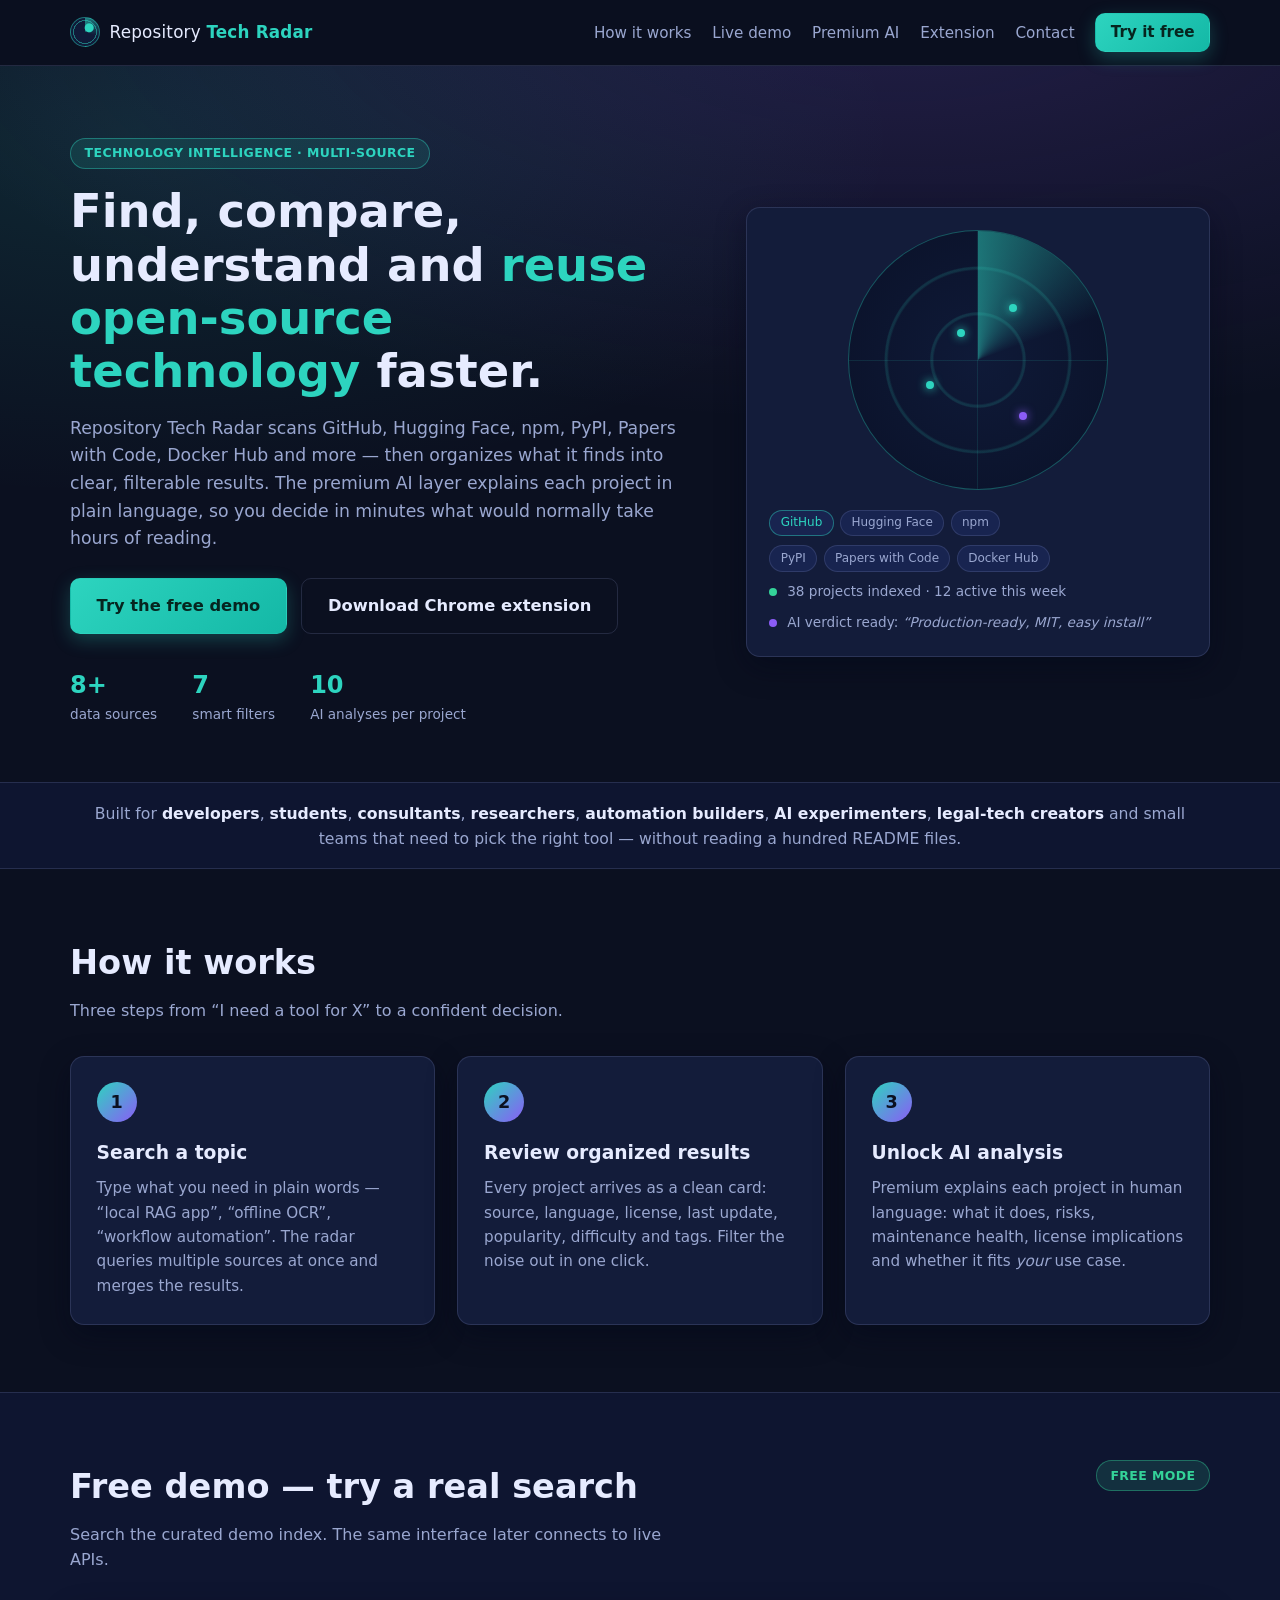
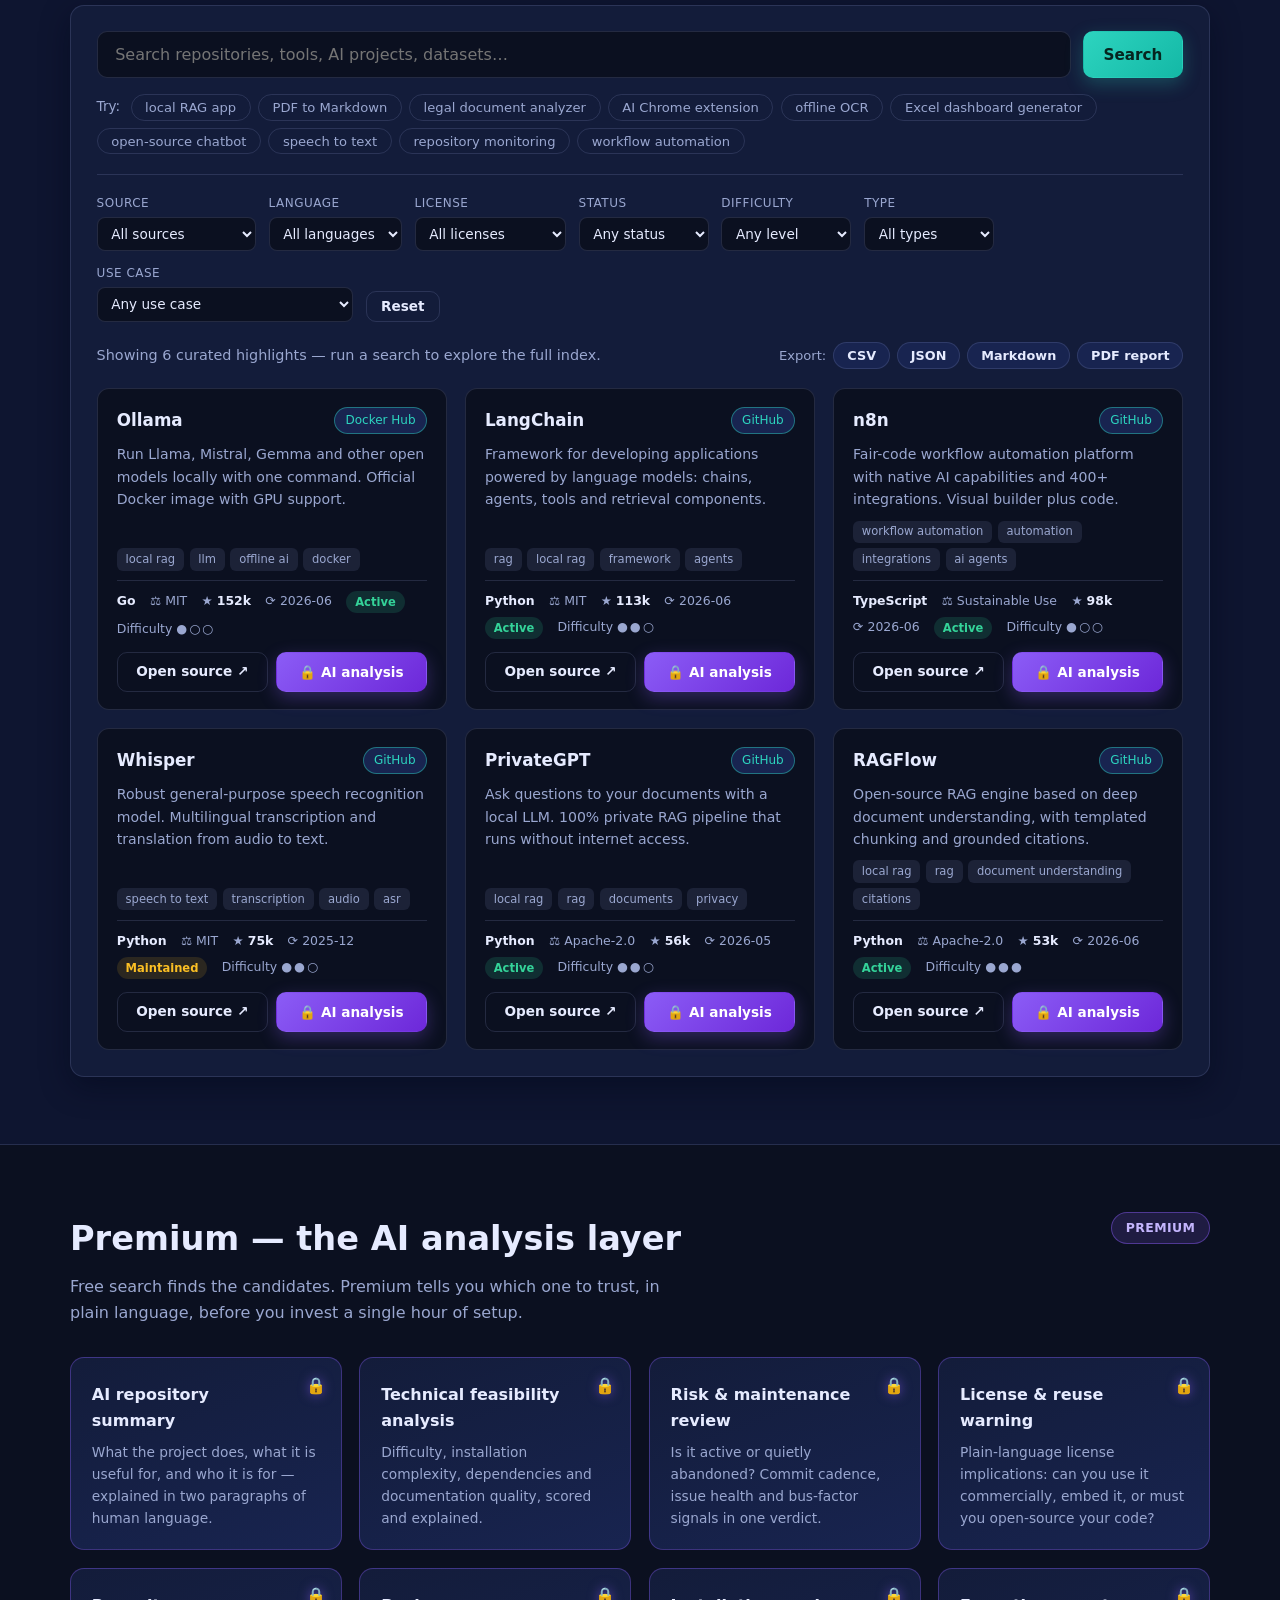
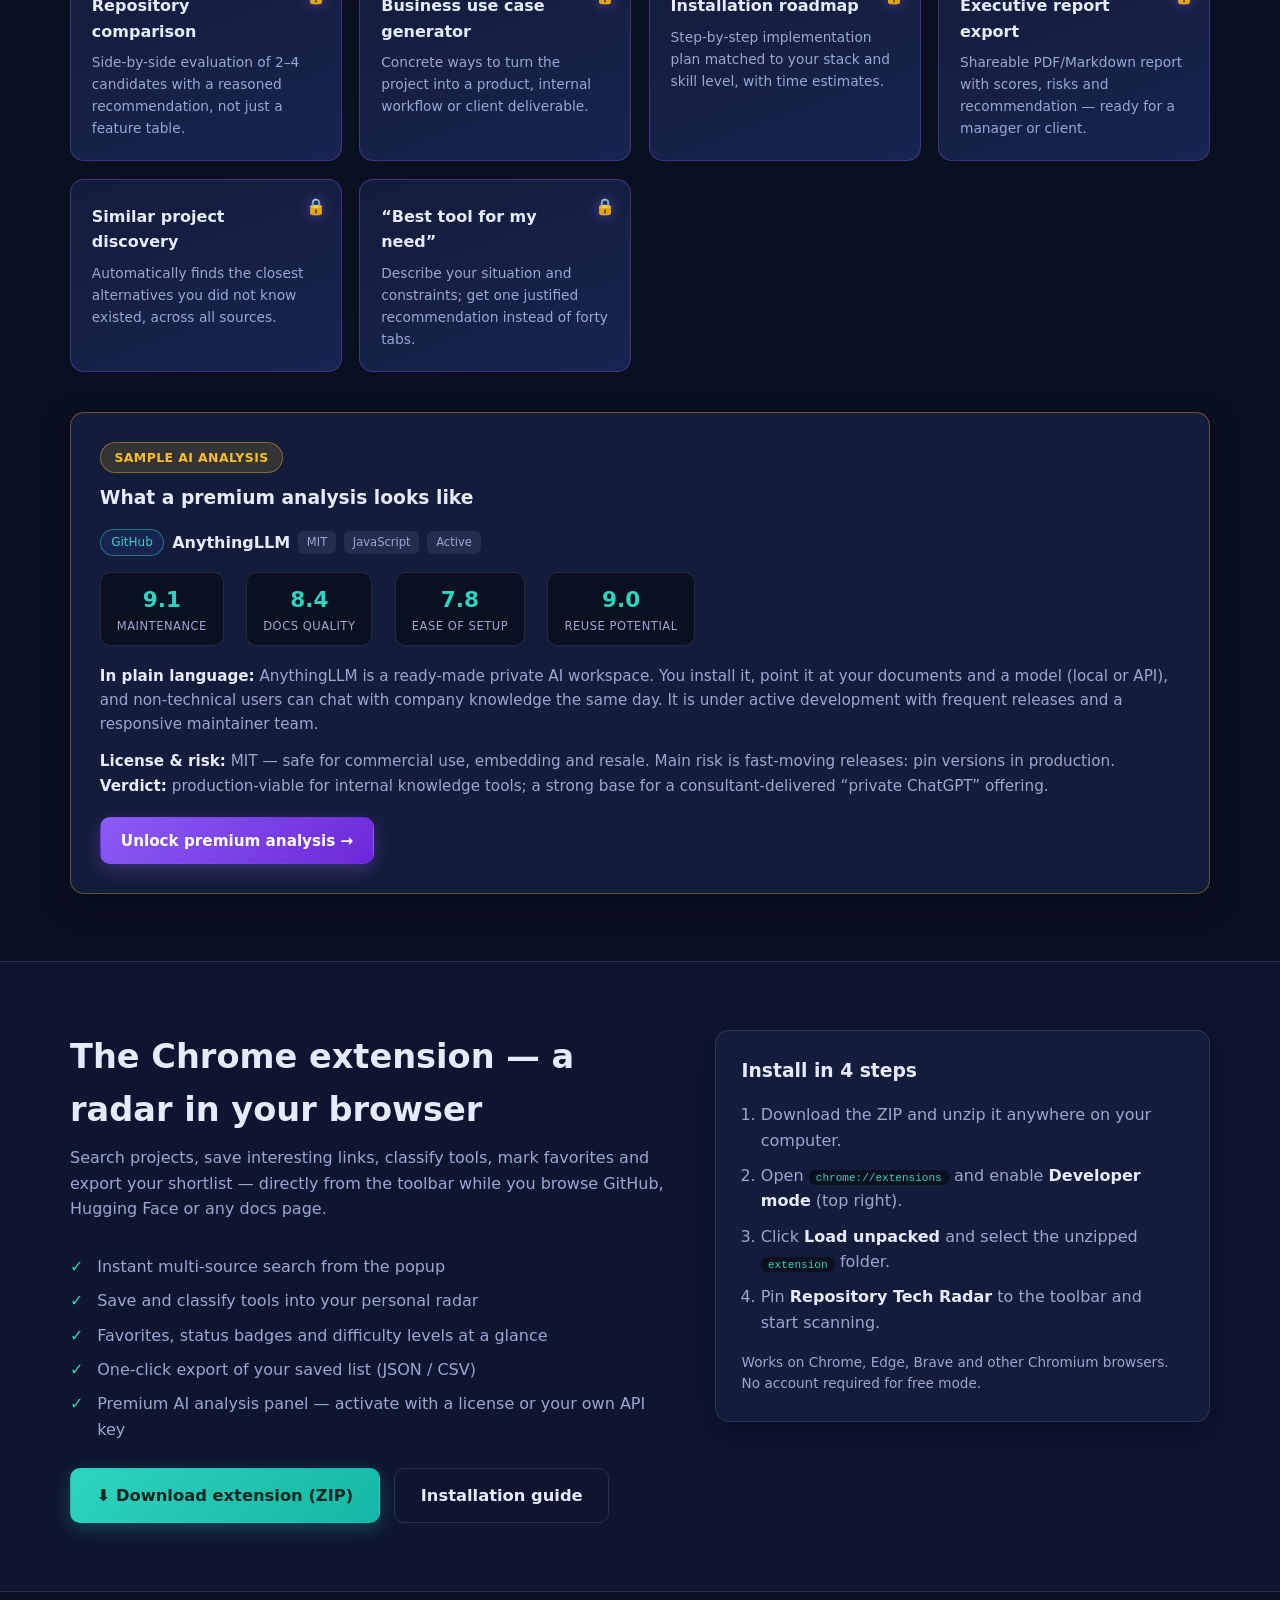
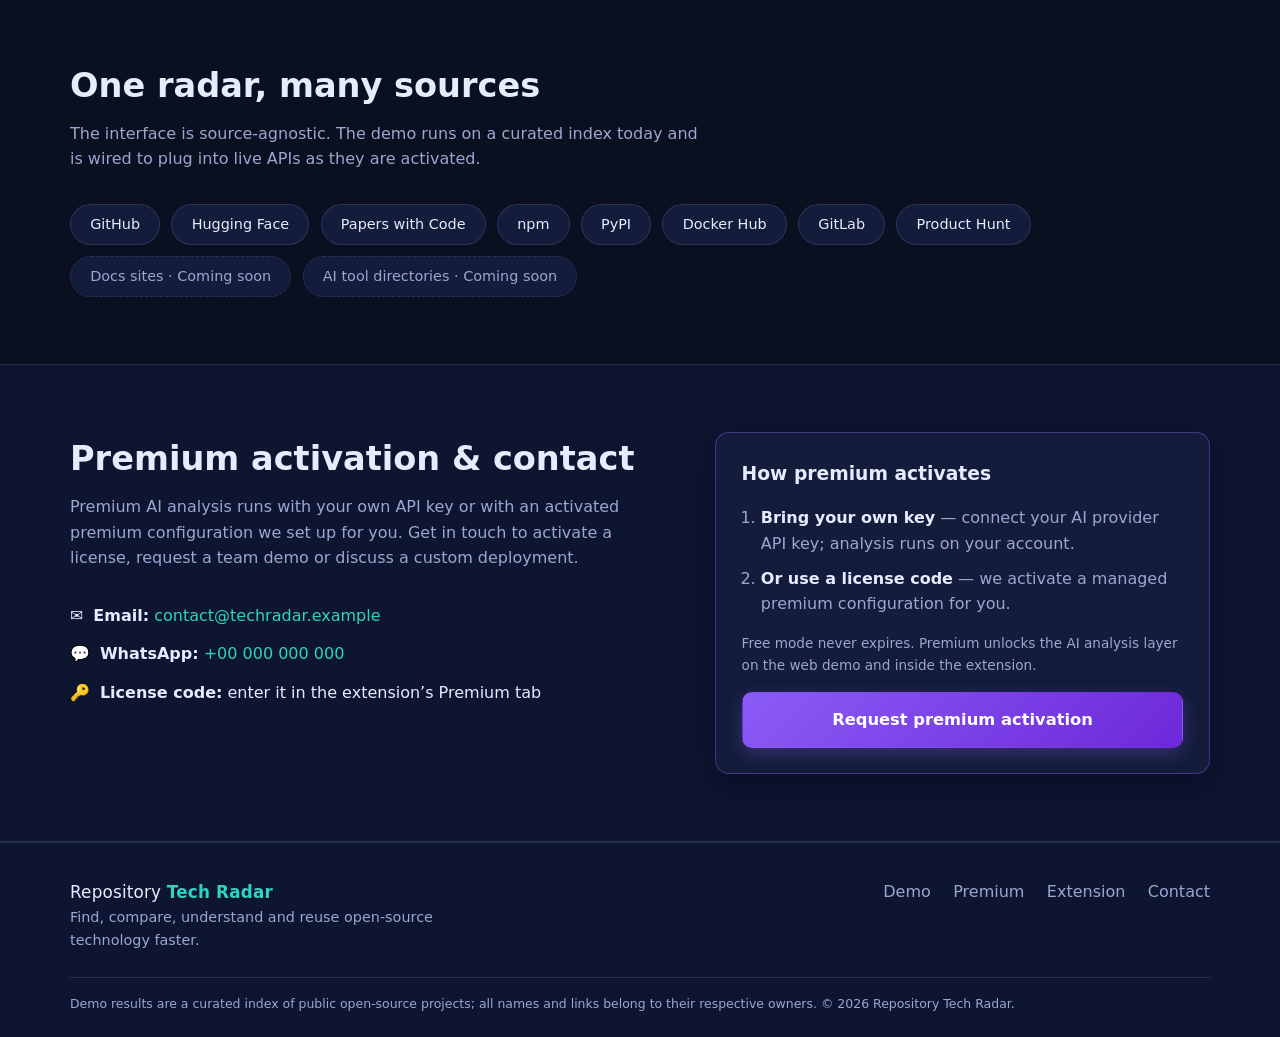
==== index.html @ 0c278135 "Build Repository Tech Radar: landing page, demo, and Chrome extension Transform the repository into " ====
<!DOCTYPE html>
<html lang="en">
<head>
<meta charset="UTF-8">
<meta name="viewport" content="width=device-width, initial-scale=1.0">
<title>Repository Tech Radar — Find, compare, understand and reuse open-source technology faster</title>
<meta name="description" content="Smart search and AI analysis for GitHub repositories, AI projects, open-source libraries, datasets and developer tools. Free multi-source search, premium AI evaluation.">
<link rel="icon" href="assets/img/icon48.png" type="image/png">
<link rel="stylesheet" href="assets/css/style.css">
</head>
<body>

<header class="site-header">
  <nav class="nav container">
    <a class="brand" href="#top">
      <span class="brand-mark" aria-hidden="true"></span>
      <span class="brand-name">Repository <strong>Tech Radar</strong></span>
    </a>
    <button class="nav-toggle" id="navToggle" aria-label="Open menu" aria-expanded="false">☰</button>
    <ul class="nav-links" id="navLinks">
      <li><a href="#how">How it works</a></li>
      <li><a href="#demo">Live demo</a></li>
      <li><a href="#premium">Premium AI</a></li>
      <li><a href="#extension">Extension</a></li>
      <li><a href="#contact">Contact</a></li>
      <li><a class="btn btn-small btn-primary" href="#demo">Try it free</a></li>
    </ul>
  </nav>
</header>

<main id="top">

  <!-- ============ HERO ============ -->
  <section class="hero">
    <div class="container hero-grid">
      <div class="hero-copy">
        <span class="badge badge-glow">Technology intelligence · Multi-source</span>
        <h1>Find, compare, understand and <span class="accent">reuse open-source technology</span> faster.</h1>
        <p class="lead">
          Repository Tech Radar scans GitHub, Hugging Face, npm, PyPI, Papers with Code,
          Docker Hub and more — then organizes what it finds into clear, filterable results.
          The premium AI layer explains each project in plain language, so you decide in
          minutes what would normally take hours of reading.
        </p>
        <div class="hero-actions">
          <a href="#demo" class="btn btn-primary btn-lg">Try the free demo</a>
          <a href="#extension" class="btn btn-ghost btn-lg">Download Chrome extension</a>
        </div>
        <ul class="hero-stats">
          <li><strong>8+</strong><span>data sources</span></li>
          <li><strong>7</strong><span>smart filters</span></li>
          <li><strong>10</strong><span>AI analyses per project</span></li>
        </ul>
      </div>
      <div class="hero-visual" aria-hidden="true">
        <div class="radar-panel">
          <div class="radar-scope"><div class="radar-sweep"></div>
            <span class="blip b1"></span><span class="blip b2"></span><span class="blip b3"></span><span class="blip b4"></span>
          </div>
          <div class="radar-readout">
            <div class="readout-row"><span class="chip chip-github">GitHub</span><span class="chip">Hugging Face</span><span class="chip">npm</span></div>
            <div class="readout-row"><span class="chip">PyPI</span><span class="chip">Papers with Code</span><span class="chip">Docker Hub</span></div>
            <div class="readout-line"><span class="dot dot-green"></span> 38 projects indexed · 12 active this week</div>
            <div class="readout-line"><span class="dot dot-violet"></span> AI verdict ready: <em>“Production-ready, MIT, easy install”</em></div>
          </div>
        </div>
      </div>
    </div>
  </section>

  <!-- ============ AUDIENCE ============ -->
  <section class="strip">
    <div class="container strip-inner">
      <p>Built for <strong>developers</strong>, <strong>students</strong>, <strong>consultants</strong>,
        <strong>researchers</strong>, <strong>automation builders</strong>, <strong>AI experimenters</strong>,
        <strong>legal-tech creators</strong> and small teams that need to pick the right tool — without
        reading a hundred README files.</p>
    </div>
  </section>

  <!-- ============ HOW IT WORKS ============ -->
  <section class="section" id="how">
    <div class="container">
      <h2 class="section-title">How it works</h2>
      <p class="section-sub">Three steps from “I need a tool for X” to a confident decision.</p>
      <div class="steps-grid">
        <article class="step-card">
          <div class="step-num">1</div>
          <h3>Search a topic</h3>
          <p>Type what you need in plain words — “local RAG app”, “offline OCR”, “workflow automation”.
             The radar queries multiple sources at once and merges the results.</p>
        </article>
        <article class="step-card">
          <div class="step-num">2</div>
          <h3>Review organized results</h3>
          <p>Every project arrives as a clean card: source, language, license, last update,
             popularity, difficulty and tags. Filter the noise out in one click.</p>
        </article>
        <article class="step-card">
          <div class="step-num">3</div>
          <h3>Unlock AI analysis</h3>
          <p>Premium explains each project in human language: what it does, risks, maintenance
             health, license implications and whether it fits <em>your</em> use case.</p>
        </article>
      </div>
    </div>
  </section>

  <!-- ============ FREE DEMO ============ -->
  <section class="section section-alt" id="demo">
    <div class="container">
      <div class="section-head-row">
        <div>
          <h2 class="section-title">Free demo — try a real search</h2>
          <p class="section-sub">Search the curated demo index. The same interface later connects to live APIs.</p>
        </div>
        <span class="badge badge-free">Free mode</span>
      </div>

      <div class="search-panel">
        <form class="search-bar" id="searchForm" role="search">
          <input type="search" id="searchInput" placeholder="Search repositories, tools, AI projects, datasets…" aria-label="Search technology resources" autocomplete="off">
          <button type="submit" class="btn btn-primary">Search</button>
        </form>

        <div class="suggest-row" id="suggestRow" aria-label="Suggested searches">
          <span class="suggest-label">Try:</span>
          <button class="query-chip" data-q="local RAG app">local RAG app</button>
          <button class="query-chip" data-q="PDF to Markdown">PDF to Markdown</button>
          <button class="query-chip" data-q="legal document analyzer">legal document analyzer</button>
          <button class="query-chip" data-q="AI Chrome extension">AI Chrome extension</button>
          <button class="query-chip" data-q="offline OCR">offline OCR</button>
          <button class="query-chip" data-q="Excel dashboard generator">Excel dashboard generator</button>
          <button class="query-chip" data-q="open-source chatbot">open-source chatbot</button>
          <button class="query-chip" data-q="speech to text">speech to text</button>
          <button class="query-chip" data-q="repository monitoring">repository monitoring</button>
          <button class="query-chip" data-q="workflow automation">workflow automation</button>
        </div>

        <div class="filters" id="filters">
          <label>Source <select data-filter="source"><option value="all">All sources</option></select></label>
          <label>Language <select data-filter="language"><option value="all">All languages</option></select></label>
          <label>License <select data-filter="license"><option value="all">All licenses</option></select></label>
          <label>Status <select data-filter="status"><option value="all">Any status</option></select></label>
          <label>Difficulty <select data-filter="difficulty"><option value="all">Any level</option></select></label>
          <label>Type <select data-filter="type"><option value="all">All types</option></select></label>
          <label>Use case <select data-filter="useCase"><option value="all">Any use case</option></select></label>
          <button class="btn btn-ghost btn-small" id="clearFilters" type="button">Reset</button>
        </div>

        <div class="results-toolbar">
          <p class="results-count" id="resultsCount">Showing curated highlights — run a search to explore.</p>
          <div class="export-row" id="exportRow">
            <span class="export-label">Export:</span>
            <button class="btn btn-chip" data-export="csv">CSV</button>
            <button class="btn btn-chip" data-export="json">JSON</button>
            <button class="btn btn-chip" data-export="md">Markdown</button>
            <button class="btn btn-chip" data-export="pdf">PDF report</button>
          </div>
        </div>

        <div class="results-grid" id="resultsGrid" aria-live="polite"></div>
        <p class="results-empty" id="resultsEmpty" hidden>No projects match this search yet. Try a suggested query or reset the filters.</p>
      </div>
    </div>
  </section>

  <!-- ============ PREMIUM ============ -->
  <section class="section" id="premium">
    <div class="container">
      <div class="section-head-row">
        <div>
          <h2 class="section-title">Premium — the AI analysis layer</h2>
          <p class="section-sub">Free search finds the candidates. Premium tells you which one to trust,
            in plain language, before you invest a single hour of setup.</p>
        </div>
        <span class="badge badge-premium">Premium</span>
      </div>

      <div class="premium-grid" id="premiumGrid">
        <article class="premium-card" data-feature="AI repository summary"><span class="lock">🔒</span><h3>AI repository summary</h3><p>What the project does, what it is useful for, and who it is for — explained in two paragraphs of human language.</p></article>
        <article class="premium-card" data-feature="Technical feasibility analysis"><span class="lock">🔒</span><h3>Technical feasibility analysis</h3><p>Difficulty, installation complexity, dependencies and documentation quality, scored and explained.</p></article>
        <article class="premium-card" data-feature="Risk & maintenance review"><span class="lock">🔒</span><h3>Risk &amp; maintenance review</h3><p>Is it active or quietly abandoned? Commit cadence, issue health and bus-factor signals in one verdict.</p></article>
        <article class="premium-card" data-feature="License & reuse warning"><span class="lock">🔒</span><h3>License &amp; reuse warning</h3><p>Plain-language license implications: can you use it commercially, embed it, or must you open-source your code?</p></article>
        <article class="premium-card" data-feature="Comparison between repositories"><span class="lock">🔒</span><h3>Repository comparison</h3><p>Side-by-side evaluation of 2–4 candidates with a reasoned recommendation, not just a feature table.</p></article>
        <article class="premium-card" data-feature="Business use case generator"><span class="lock">🔒</span><h3>Business use case generator</h3><p>Concrete ways to turn the project into a product, internal workflow or client deliverable.</p></article>
        <article class="premium-card" data-feature="Installation roadmap"><span class="lock">🔒</span><h3>Installation roadmap</h3><p>Step-by-step implementation plan matched to your stack and skill level, with time estimates.</p></article>
        <article class="premium-card" data-feature="Executive report export"><span class="lock">🔒</span><h3>Executive report export</h3><p>Shareable PDF/Markdown report with scores, risks and recommendation — ready for a manager or client.</p></article>
        <article class="premium-card" data-feature="Similar project discovery"><span class="lock">🔒</span><h3>Similar project discovery</h3><p>Automatically finds the closest alternatives you did not know existed, across all sources.</p></article>
        <article class="premium-card" data-feature="Best tool for my need"><span class="lock">🔒</span><h3>“Best tool for my need”</h3><p>Describe your situation and constraints; get one justified recommendation instead of forty tabs.</p></article>
      </div>

      <div class="premium-sample">
        <div class="sample-head">
          <span class="badge badge-sample">Sample AI analysis</span>
          <h3>What a premium analysis looks like</h3>
        </div>
        <div class="sample-body">
          <div class="sample-meta">
            <span class="chip chip-github">GitHub</span>
            <strong>AnythingLLM</strong>
            <span class="tag">MIT</span><span class="tag">JavaScript</span><span class="tag">Active</span>
          </div>
          <div class="sample-scores">
            <div class="score"><span class="score-num">9.1</span><span class="score-label">Maintenance</span></div>
            <div class="score"><span class="score-num">8.4</span><span class="score-label">Docs quality</span></div>
            <div class="score"><span class="score-num">7.8</span><span class="score-label">Ease of setup</span></div>
            <div class="score"><span class="score-num">9.0</span><span class="score-label">Reuse potential</span></div>
          </div>
          <p><strong>In plain language:</strong> AnythingLLM is a ready-made private AI workspace. You install it,
            point it at your documents and a model (local or API), and non-technical users can chat with
            company knowledge the same day. It is under active development with frequent releases and a
            responsive maintainer team.</p>
          <p><strong>License &amp; risk:</strong> MIT — safe for commercial use, embedding and resale. Main risk is
            fast-moving releases: pin versions in production. <strong>Verdict:</strong> production-viable for internal
            knowledge tools; a strong base for a consultant-delivered “private ChatGPT” offering.</p>
          <a class="btn btn-premium" href="#contact">Unlock premium analysis →</a>
        </div>
      </div>
    </div>
  </section>

  <!-- ============ EXTENSION ============ -->
  <section class="section section-alt" id="extension">
    <div class="container extension-grid">
      <div class="extension-copy">
        <h2 class="section-title">The Chrome extension — a radar in your browser</h2>
        <p class="section-sub">Search projects, save interesting links, classify tools, mark favorites and
          export your shortlist — directly from the toolbar while you browse GitHub, Hugging Face or any docs page.</p>
        <ul class="check-list">
          <li>Instant multi-source search from the popup</li>
          <li>Save and classify tools into your personal radar</li>
          <li>Favorites, status badges and difficulty levels at a glance</li>
          <li>One-click export of your saved list (JSON / CSV)</li>
          <li>Premium AI analysis panel — activate with a license or your own API key</li>
        </ul>
        <div class="hero-actions">
          <a class="btn btn-primary btn-lg" href="downloads/repository-tech-radar-extension.zip" download>⬇ Download extension (ZIP)</a>
          <a class="btn btn-ghost btn-lg" href="#install">Installation guide</a>
        </div>
      </div>
      <div class="extension-install" id="install">
        <h3>Install in 4 steps</h3>
        <ol class="install-steps">
          <li>Download the ZIP and unzip it anywhere on your computer.</li>
          <li>Open <code>chrome://extensions</code> and enable <strong>Developer mode</strong> (top right).</li>
          <li>Click <strong>Load unpacked</strong> and select the unzipped <code>extension</code> folder.</li>
          <li>Pin <strong>Repository Tech Radar</strong> to the toolbar and start scanning.</li>
        </ol>
        <p class="note">Works on Chrome, Edge, Brave and other Chromium browsers. No account required for free mode.</p>
      </div>
    </div>
  </section>

  <!-- ============ SOURCES ============ -->
  <section class="section" id="sources">
    <div class="container">
      <h2 class="section-title">One radar, many sources</h2>
      <p class="section-sub">The interface is source-agnostic. The demo runs on a curated index today and is
        wired to plug into live APIs as they are activated.</p>
      <div class="sources-row">
        <span class="source-pill">GitHub</span>
        <span class="source-pill">Hugging Face</span>
        <span class="source-pill">Papers with Code</span>
        <span class="source-pill">npm</span>
        <span class="source-pill">PyPI</span>
        <span class="source-pill">Docker Hub</span>
        <span class="source-pill">GitLab</span>
        <span class="source-pill">Product Hunt</span>
        <span class="source-pill soon">Docs sites · Coming soon</span>
        <span class="source-pill soon">AI tool directories · Coming soon</span>
      </div>
    </div>
  </section>

  <!-- ============ CONTACT ============ -->
  <section class="section section-alt" id="contact">
    <div class="container contact-grid">
      <div>
        <h2 class="section-title">Premium activation &amp; contact</h2>
        <p class="section-sub">Premium AI analysis runs with your own API key or with an activated premium
          configuration we set up for you. Get in touch to activate a license, request a team demo
          or discuss a custom deployment.</p>
        <ul class="contact-list">
          <li><span class="contact-ico">✉️</span> <strong>Email:</strong> <a href="mailto:contact@techradar.example">contact@techradar.example</a></li>
          <li><span class="contact-ico">💬</span> <strong>WhatsApp:</strong> <a href="https://wa.me/0000000000" target="_blank" rel="noopener">+00 000 000 000</a></li>
          <li><span class="contact-ico">🔑</span> <strong>License code:</strong> enter it in the extension’s Premium tab</li>
        </ul>
      </div>
      <div class="activation-card">
        <h3>How premium activates</h3>
        <ol class="install-steps">
          <li><strong>Bring your own key</strong> — connect your AI provider API key; analysis runs on your account.</li>
          <li><strong>Or use a license code</strong> — we activate a managed premium configuration for you.</li>
        </ol>
        <p class="note">Free mode never expires. Premium unlocks the AI analysis layer on the web demo and inside the extension.</p>
        <a class="btn btn-premium btn-lg" href="mailto:contact@techradar.example?subject=Premium%20activation%20—%20Repository%20Tech%20Radar">Request premium activation</a>
      </div>
    </div>
  </section>

</main>

<footer class="site-footer">
  <div class="container footer-inner">
    <div>
      <span class="brand-name">Repository <strong>Tech Radar</strong></span>
      <p>Find, compare, understand and reuse open-source technology faster.</p>
    </div>
    <ul class="footer-links">
      <li><a href="#demo">Demo</a></li>
      <li><a href="#premium">Premium</a></li>
      <li><a href="#extension">Extension</a></li>
      <li><a href="#contact">Contact</a></li>
    </ul>
  </div>
  <div class="container footer-note">
    <p>Demo results are a curated index of public open-source projects; all names and links belong to their respective owners. © 2026 Repository Tech Radar.</p>
  </div>
</footer>

<!-- Premium modal -->
<div class="modal" id="premiumModal" hidden>
  <div class="modal-backdrop" data-close></div>
  <div class="modal-card" role="dialog" aria-modal="true" aria-labelledby="modalTitle">
    <button class="modal-close" data-close aria-label="Close">✕</button>
    <span class="badge badge-premium">Premium feature</span>
    <h3 id="modalTitle">AI analysis</h3>
    <p id="modalBody">This feature is part of the premium AI layer. Activate it with a license code or your own API key.</p>
    <div class="modal-actions">
      <a class="btn btn-premium" href="#contact" data-close>Request activation</a>
      <button class="btn btn-ghost" data-close>Keep exploring free mode</button>
    </div>
  </div>
</div>

<script src="assets/js/data.js"></script>
<script src="assets/js/app.js"></script>
</body>
</html>
---- assets/css/style.css ----
/* Repository Tech Radar — landing & demo styles */

:root {
  --bg: #0b1020;
  --bg-alt: #0e1530;
  --panel: #131c3a;
  --panel-2: #182450;
  --line: rgba(148, 163, 216, .18);
  --text: #e6ebff;
  --muted: #9aa7d0;
  --accent: #2dd4bf;
  --accent-strong: #14b8a6;
  --violet: #8b5cf6;
  --amber: #fbbf24;
  --green: #34d399;
  --red: #f87171;
  --radius: 14px;
  --shadow: 0 10px 30px rgba(3, 7, 24, .45);
  --font: "Segoe UI", system-ui, -apple-system, Roboto, "Helvetica Neue", Arial, sans-serif;
}

* { margin: 0; padding: 0; box-sizing: border-box; }
html { scroll-behavior: smooth; }
body { font-family: var(--font); background: var(--bg); color: var(--text); line-height: 1.6; }
img { max-width: 100%; }
a { color: var(--accent); text-decoration: none; }
a:hover { text-decoration: underline; }

.container { width: min(1140px, 92%); margin: 0 auto; }

/* ---------- header ---------- */
.site-header {
  position: sticky; top: 0; z-index: 50;
  background: rgba(11, 16, 32, .85); backdrop-filter: blur(10px);
  border-bottom: 1px solid var(--line);
}
.nav { display: flex; align-items: center; justify-content: space-between; padding: .8rem 0; }
.brand { display: flex; align-items: center; gap: .6rem; color: var(--text); }
.brand:hover { text-decoration: none; }
.brand-mark {
  width: 30px; height: 30px; border-radius: 50%;
  background:
    radial-gradient(circle at 65% 35%, var(--accent) 0 4px, transparent 5px),
    conic-gradient(from 0deg, rgba(45, 212, 191, .55), transparent 110deg),
    radial-gradient(circle, transparent 55%, rgba(45, 212, 191, .5) 56% 60%, transparent 61%),
    #101a38;
  border: 1px solid rgba(45, 212, 191, .5);
}
.brand-name { font-size: 1.05rem; letter-spacing: .2px; }
.brand-name strong { color: var(--accent); }
.nav-links { display: flex; align-items: center; gap: 1.3rem; list-style: none; }
.nav-links a { color: var(--muted); font-size: .95rem; }
.nav-links a:hover { color: var(--text); text-decoration: none; }
.nav-links a.btn { color: #06251f; }
.nav-toggle { display: none; background: none; border: 1px solid var(--line); color: var(--text);
  font-size: 1.2rem; border-radius: 8px; padding: .25rem .6rem; cursor: pointer; }

/* ---------- buttons & badges ---------- */
.btn {
  display: inline-block; border: 1px solid transparent; border-radius: 10px;
  padding: .65rem 1.25rem; font-weight: 600; font-size: .95rem; cursor: pointer;
  transition: transform .15s ease, box-shadow .15s ease, background .15s ease;
  font-family: inherit;
}
.btn:hover { text-decoration: none; transform: translateY(-1px); }
.btn-primary { background: linear-gradient(135deg, var(--accent), var(--accent-strong)); color: #06251f; box-shadow: 0 6px 18px rgba(45, 212, 191, .25); }
.btn-ghost { background: transparent; color: var(--text); border-color: var(--line); }
.btn-ghost:hover { border-color: var(--accent); color: var(--accent); }
.btn-premium { background: linear-gradient(135deg, var(--violet), #6d28d9); color: #fff; box-shadow: 0 6px 18px rgba(139, 92, 246, .3); }
.btn-lg { padding: .85rem 1.6rem; font-size: 1.02rem; }
.btn-small { padding: .4rem .9rem; font-size: .85rem; }
.btn-chip { background: var(--panel-2); color: var(--text); border: 1px solid var(--line); padding: .3rem .8rem; font-size: .8rem; border-radius: 999px; }
.btn-chip:hover { border-color: var(--accent); color: var(--accent); }

.badge {
  display: inline-block; padding: .3rem .85rem; border-radius: 999px;
  font-size: .78rem; font-weight: 700; letter-spacing: .4px; text-transform: uppercase;
}
.badge-glow { background: rgba(45, 212, 191, .12); color: var(--accent); border: 1px solid rgba(45, 212, 191, .4); }
.badge-free { background: rgba(52, 211, 153, .14); color: var(--green); border: 1px solid rgba(52, 211, 153, .4); }
.badge-premium { background: rgba(139, 92, 246, .16); color: #c4b5fd; border: 1px solid rgba(139, 92, 246, .45); }
.badge-sample { background: rgba(251, 191, 36, .14); color: var(--amber); border: 1px solid rgba(251, 191, 36, .4); }

/* ---------- hero ---------- */
.hero { padding: 4.5rem 0 3.5rem; background:
  radial-gradient(ellipse 80% 60% at 70% -10%, rgba(139, 92, 246, .18), transparent),
  radial-gradient(ellipse 60% 50% at 10% 10%, rgba(45, 212, 191, .12), transparent);
}
.hero-grid { display: grid; grid-template-columns: 1.15fr .85fr; gap: 3rem; align-items: center; }
.hero h1 { font-size: clamp(1.9rem, 4vw, 2.9rem); line-height: 1.15; margin: 1rem 0; }
.accent { color: var(--accent); }
.lead { color: var(--muted); font-size: 1.08rem; max-width: 56ch; }
.hero-actions { display: flex; flex-wrap: wrap; gap: .9rem; margin-top: 1.6rem; }
.hero-stats { display: flex; gap: 2.2rem; list-style: none; margin-top: 2rem; }
.hero-stats li { display: flex; flex-direction: column; }
.hero-stats strong { font-size: 1.5rem; color: var(--accent); }
.hero-stats span { color: var(--muted); font-size: .85rem; }

.radar-panel { background: var(--panel); border: 1px solid var(--line); border-radius: var(--radius);
  padding: 1.4rem; box-shadow: var(--shadow); }
.radar-scope { position: relative; width: 100%; aspect-ratio: 1; max-width: 260px; margin: 0 auto 1.2rem;
  border-radius: 50%; overflow: hidden;
  background:
    radial-gradient(circle, transparent 24%, rgba(45,212,191,.15) 25% 25.8%, transparent 26.5%),
    radial-gradient(circle, transparent 49%, rgba(45,212,191,.15) 50% 50.8%, transparent 51.5%),
    radial-gradient(circle, transparent 74%, rgba(45,212,191,.2) 75% 75.8%, transparent 76.5%),
    linear-gradient(rgba(45,212,191,.12), rgba(45,212,191,.12)) 50% 0/1px 100% no-repeat,
    linear-gradient(rgba(45,212,191,.12), rgba(45,212,191,.12)) 0 50%/100% 1px no-repeat,
    radial-gradient(circle at center, #0f1a38, #0a1128);
  border: 1px solid rgba(45,212,191,.35);
}
.radar-sweep { position: absolute; inset: 0;
  background: conic-gradient(from 0deg, rgba(45,212,191,.5), transparent 70deg);
  animation: sweep 4s linear infinite; }
@keyframes sweep { to { transform: rotate(360deg); } }
.blip { position: absolute; width: 8px; height: 8px; border-radius: 50%; background: var(--accent);
  box-shadow: 0 0 10px var(--accent); animation: blink 2.4s infinite; }
.b1 { top: 28%; left: 62%; } .b2 { top: 58%; left: 30%; animation-delay: .6s; }
.b3 { top: 70%; left: 66%; animation-delay: 1.2s; background: var(--violet); box-shadow: 0 0 10px var(--violet); }
.b4 { top: 38%; left: 42%; animation-delay: 1.8s; }
@keyframes blink { 0%,100% { opacity: .35; } 50% { opacity: 1; } }
.radar-readout { display: grid; gap: .55rem; }
.readout-row { display: flex; flex-wrap: wrap; gap: .4rem; }
.readout-line { color: var(--muted); font-size: .85rem; }
.dot { display: inline-block; width: 8px; height: 8px; border-radius: 50%; margin-right: .35rem; }
.dot-green { background: var(--green); } .dot-violet { background: var(--violet); }

/* ---------- chips & tags ---------- */
.chip { display: inline-block; padding: .18rem .65rem; border-radius: 999px; font-size: .75rem;
  background: var(--panel-2); border: 1px solid var(--line); color: var(--muted); }
.chip-github { color: var(--accent); border-color: rgba(45,212,191,.45); }
.tag { display: inline-block; padding: .12rem .55rem; border-radius: 6px; font-size: .72rem;
  background: rgba(148,163,216,.12); color: var(--muted); }

/* ---------- strip ---------- */
.strip { background: var(--bg-alt); border-block: 1px solid var(--line); }
.strip-inner { padding: 1.1rem 0; text-align: center; color: var(--muted); font-size: .98rem; }
.strip strong { color: var(--text); }

/* ---------- sections ---------- */
.section { padding: 4.2rem 0; }
.section-alt { background: var(--bg-alt); border-block: 1px solid var(--line); }
.section-title { font-size: clamp(1.5rem, 3vw, 2.1rem); margin-bottom: .5rem; }
.section-sub { color: var(--muted); max-width: 62ch; margin-bottom: 2rem; }
.section-head-row { display: flex; align-items: flex-start; justify-content: space-between; gap: 1rem; flex-wrap: wrap; }

/* ---------- steps ---------- */
.steps-grid { display: grid; grid-template-columns: repeat(3, 1fr); gap: 1.4rem; }
.step-card { background: var(--panel); border: 1px solid var(--line); border-radius: var(--radius);
  padding: 1.6rem; box-shadow: var(--shadow); }
.step-num { width: 40px; height: 40px; border-radius: 50%; display: grid; place-items: center;
  background: linear-gradient(135deg, var(--accent), var(--violet)); color: #0b1020;
  font-weight: 800; font-size: 1.1rem; margin-bottom: 1rem; }
.step-card h3 { margin-bottom: .5rem; }
.step-card p { color: var(--muted); font-size: .95rem; }

/* ---------- demo / search ---------- */
.search-panel { background: var(--panel); border: 1px solid var(--line); border-radius: var(--radius);
  padding: 1.6rem; box-shadow: var(--shadow); }
.search-bar { display: flex; gap: .7rem; }
.search-bar input { flex: 1; padding: .8rem 1.1rem; border-radius: 10px; border: 1px solid var(--line);
  background: var(--bg); color: var(--text); font-size: 1rem; font-family: inherit; }
.search-bar input:focus { outline: 2px solid var(--accent); border-color: transparent; }

.suggest-row { display: flex; flex-wrap: wrap; gap: .45rem; align-items: center; margin-top: 1rem; }
.suggest-label { color: var(--muted); font-size: .85rem; margin-right: .2rem; }
.query-chip { background: transparent; border: 1px solid var(--line); color: var(--muted);
  border-radius: 999px; padding: .3rem .85rem; font-size: .82rem; cursor: pointer; font-family: inherit;
  transition: all .15s ease; }
.query-chip:hover, .query-chip.active { border-color: var(--accent); color: var(--accent); background: rgba(45,212,191,.08); }

.filters { display: flex; flex-wrap: wrap; gap: .8rem; margin-top: 1.2rem; padding-top: 1.2rem;
  border-top: 1px solid var(--line); align-items: end; }
.filters label { display: flex; flex-direction: column; gap: .25rem; font-size: .75rem; color: var(--muted);
  text-transform: uppercase; letter-spacing: .5px; }
.filters select { background: var(--bg); color: var(--text); border: 1px solid var(--line);
  border-radius: 8px; padding: .45rem .6rem; font-size: .85rem; font-family: inherit; min-width: 130px; }
.filters select:focus { outline: 2px solid var(--accent); }

.results-toolbar { display: flex; justify-content: space-between; align-items: center; gap: 1rem;
  flex-wrap: wrap; margin-top: 1.3rem; }
.results-count { color: var(--muted); font-size: .9rem; }
.export-row { display: flex; align-items: center; gap: .45rem; flex-wrap: wrap; }
.export-label { color: var(--muted); font-size: .82rem; }

.results-grid { display: grid; grid-template-columns: repeat(auto-fill, minmax(310px, 1fr));
  gap: 1.1rem; margin-top: 1.2rem; }
.result-card { background: var(--bg); border: 1px solid var(--line); border-radius: 12px;
  padding: 1.1rem 1.2rem; display: flex; flex-direction: column; gap: .6rem;
  transition: border-color .15s ease, transform .15s ease; }
.result-card:hover { border-color: rgba(45,212,191,.5); transform: translateY(-2px); }
.result-top { display: flex; justify-content: space-between; align-items: center; gap: .5rem; }
.result-name { font-size: 1.05rem; font-weight: 700; }
.result-desc { color: var(--muted); font-size: .88rem; flex: 1; }
.result-tags { display: flex; flex-wrap: wrap; gap: .35rem; }
.result-meta { display: flex; flex-wrap: wrap; gap: .4rem .9rem; font-size: .78rem; color: var(--muted);
  border-top: 1px solid var(--line); padding-top: .6rem; }
.result-meta strong { color: var(--text); font-weight: 600; }
.result-actions { display: flex; gap: .5rem; margin-top: .2rem; }
.result-actions .btn { flex: 1; text-align: center; padding: .5rem .6rem; font-size: .85rem; }
.status-pill { font-size: .72rem; padding: .12rem .55rem; border-radius: 999px; font-weight: 700; }
.status-active { background: rgba(52,211,153,.15); color: var(--green); }
.status-maintained { background: rgba(251,191,36,.13); color: var(--amber); }
.status-low { background: rgba(248,113,113,.13); color: var(--red); }
.diff-dots { letter-spacing: 2px; }
.results-empty { margin-top: 1.5rem; color: var(--muted); text-align: center; padding: 2rem;
  border: 1px dashed var(--line); border-radius: 12px; }

/* ---------- premium ---------- */
.premium-grid { display: grid; grid-template-columns: repeat(auto-fill, minmax(250px, 1fr)); gap: 1.1rem; }
.premium-card { position: relative; background: linear-gradient(160deg, var(--panel), var(--panel-2));
  border: 1px solid rgba(139,92,246,.35); border-radius: var(--radius); padding: 1.5rem 1.3rem 1.3rem;
  cursor: pointer; transition: transform .15s ease, border-color .15s ease; }
.premium-card:hover { transform: translateY(-3px); border-color: var(--violet); }
.premium-card h3 { font-size: 1rem; margin-bottom: .45rem; padding-right: 2rem; }
.premium-card p { color: var(--muted); font-size: .86rem; }
.premium-card .lock { position: absolute; top: .9rem; right: .95rem; font-size: 1rem;
  filter: drop-shadow(0 0 6px rgba(139,92,246,.6)); }

.premium-sample { margin-top: 2.5rem; background: var(--panel); border: 1px solid rgba(251,191,36,.35);
  border-radius: var(--radius); padding: 1.8rem; box-shadow: var(--shadow); }
.sample-head h3 { margin-top: .6rem; }
.sample-meta { display: flex; align-items: center; gap: .5rem; flex-wrap: wrap; margin: 1rem 0; }
.sample-scores { display: flex; gap: 1.4rem; flex-wrap: wrap; margin-bottom: 1.1rem; }
.score { display: flex; flex-direction: column; align-items: center; background: var(--bg);
  border: 1px solid var(--line); border-radius: 10px; padding: .6rem 1rem; min-width: 92px; }
.score-num { font-size: 1.35rem; font-weight: 800; color: var(--accent); }
.score-label { font-size: .72rem; color: var(--muted); text-transform: uppercase; letter-spacing: .5px; }
.sample-body p { color: var(--muted); font-size: .95rem; margin-bottom: .8rem; }
.sample-body p strong { color: var(--text); }
.sample-body .btn { margin-top: .4rem; }

/* ---------- extension ---------- */
.extension-grid { display: grid; grid-template-columns: 1.1fr .9fr; gap: 2.5rem; align-items: start; }
.check-list { list-style: none; margin: 1.2rem 0 1.6rem; display: grid; gap: .55rem; }
.check-list li { padding-left: 1.7rem; position: relative; color: var(--muted); }
.check-list li::before { content: "✓"; position: absolute; left: 0; color: var(--accent); font-weight: 800; }
.extension-install { background: var(--panel); border: 1px solid var(--line); border-radius: var(--radius);
  padding: 1.6rem; box-shadow: var(--shadow); }
.install-steps { margin: 1rem 0 1rem 1.2rem; display: grid; gap: .6rem; color: var(--muted); }
.install-steps strong { color: var(--text); }
.extension-install code { background: var(--bg); padding: .1rem .45rem; border-radius: 6px;
  font-size: .85em; color: var(--accent); }
.note { color: var(--muted); font-size: .85rem; }

/* ---------- sources ---------- */
.sources-row { display: flex; flex-wrap: wrap; gap: .7rem; }
.source-pill { background: var(--panel); border: 1px solid var(--line); border-radius: 999px;
  padding: .5rem 1.2rem; font-size: .9rem; color: var(--text); }
.source-pill.soon { color: var(--muted); border-style: dashed; }

/* ---------- contact ---------- */
.contact-grid { display: grid; grid-template-columns: 1.1fr .9fr; gap: 2.5rem; align-items: start; }
.contact-list { list-style: none; display: grid; gap: .8rem; margin-top: 1.4rem; }
.contact-ico { margin-right: .3rem; }
.activation-card { background: var(--panel); border: 1px solid rgba(139,92,246,.4); border-radius: var(--radius);
  padding: 1.6rem; box-shadow: var(--shadow); }
.activation-card .btn { margin-top: 1rem; width: 100%; text-align: center; }

/* ---------- footer ---------- */
.site-footer { border-top: 1px solid var(--line); background: var(--bg-alt); padding: 2.2rem 0 1.4rem; }
.footer-inner { display: flex; justify-content: space-between; gap: 1.5rem; flex-wrap: wrap; }
.footer-inner p { color: var(--muted); font-size: .9rem; max-width: 40ch; }
.footer-links { list-style: none; display: flex; gap: 1.4rem; }
.footer-links a { color: var(--muted); }
.footer-note { margin-top: 1.6rem; border-top: 1px solid var(--line); padding-top: 1rem; }
.footer-note p { color: var(--muted); font-size: .78rem; }

/* ---------- modal ---------- */
.modal { position: fixed; inset: 0; z-index: 100; display: grid; place-items: center; }
.modal[hidden] { display: none; }
.modal-backdrop { position: absolute; inset: 0; background: rgba(4, 8, 20, .7); backdrop-filter: blur(3px); }
.modal-card { position: relative; background: var(--panel); border: 1px solid rgba(139,92,246,.45);
  border-radius: var(--radius); padding: 2rem; width: min(480px, 92%); box-shadow: var(--shadow); }
.modal-card h3 { margin: .8rem 0 .5rem; }
.modal-card p { color: var(--muted); }
.modal-actions { display: flex; gap: .7rem; margin-top: 1.4rem; flex-wrap: wrap; }
.modal-close { position: absolute; top: .8rem; right: .9rem; background: none; border: none;
  color: var(--muted); font-size: 1.1rem; cursor: pointer; }
.modal-close:hover { color: var(--text); }

/* ---------- responsive ---------- */
@media (max-width: 900px) {
  .hero-grid, .extension-grid, .contact-grid { grid-template-columns: 1fr; }
  .steps-grid { grid-template-columns: 1fr; }
  .hero { padding-top: 3rem; }
  .hero-visual { max-width: 420px; }
}
@media (max-width: 720px) {
  .nav-toggle { display: block; }
  .nav-links { position: absolute; top: 100%; left: 0; right: 0; flex-direction: column;
    align-items: stretch; background: var(--bg-alt); border-bottom: 1px solid var(--line);
    padding: 1rem 4%; gap: .9rem; display: none; }
  .nav-links.open { display: flex; }
  .search-bar { flex-direction: column; }
  .filters select { min-width: 110px; flex: 1; }
  .filters label { flex: 1 1 45%; }
  .hero-stats { gap: 1.3rem; }
  .results-grid { grid-template-columns: 1fr; }
}
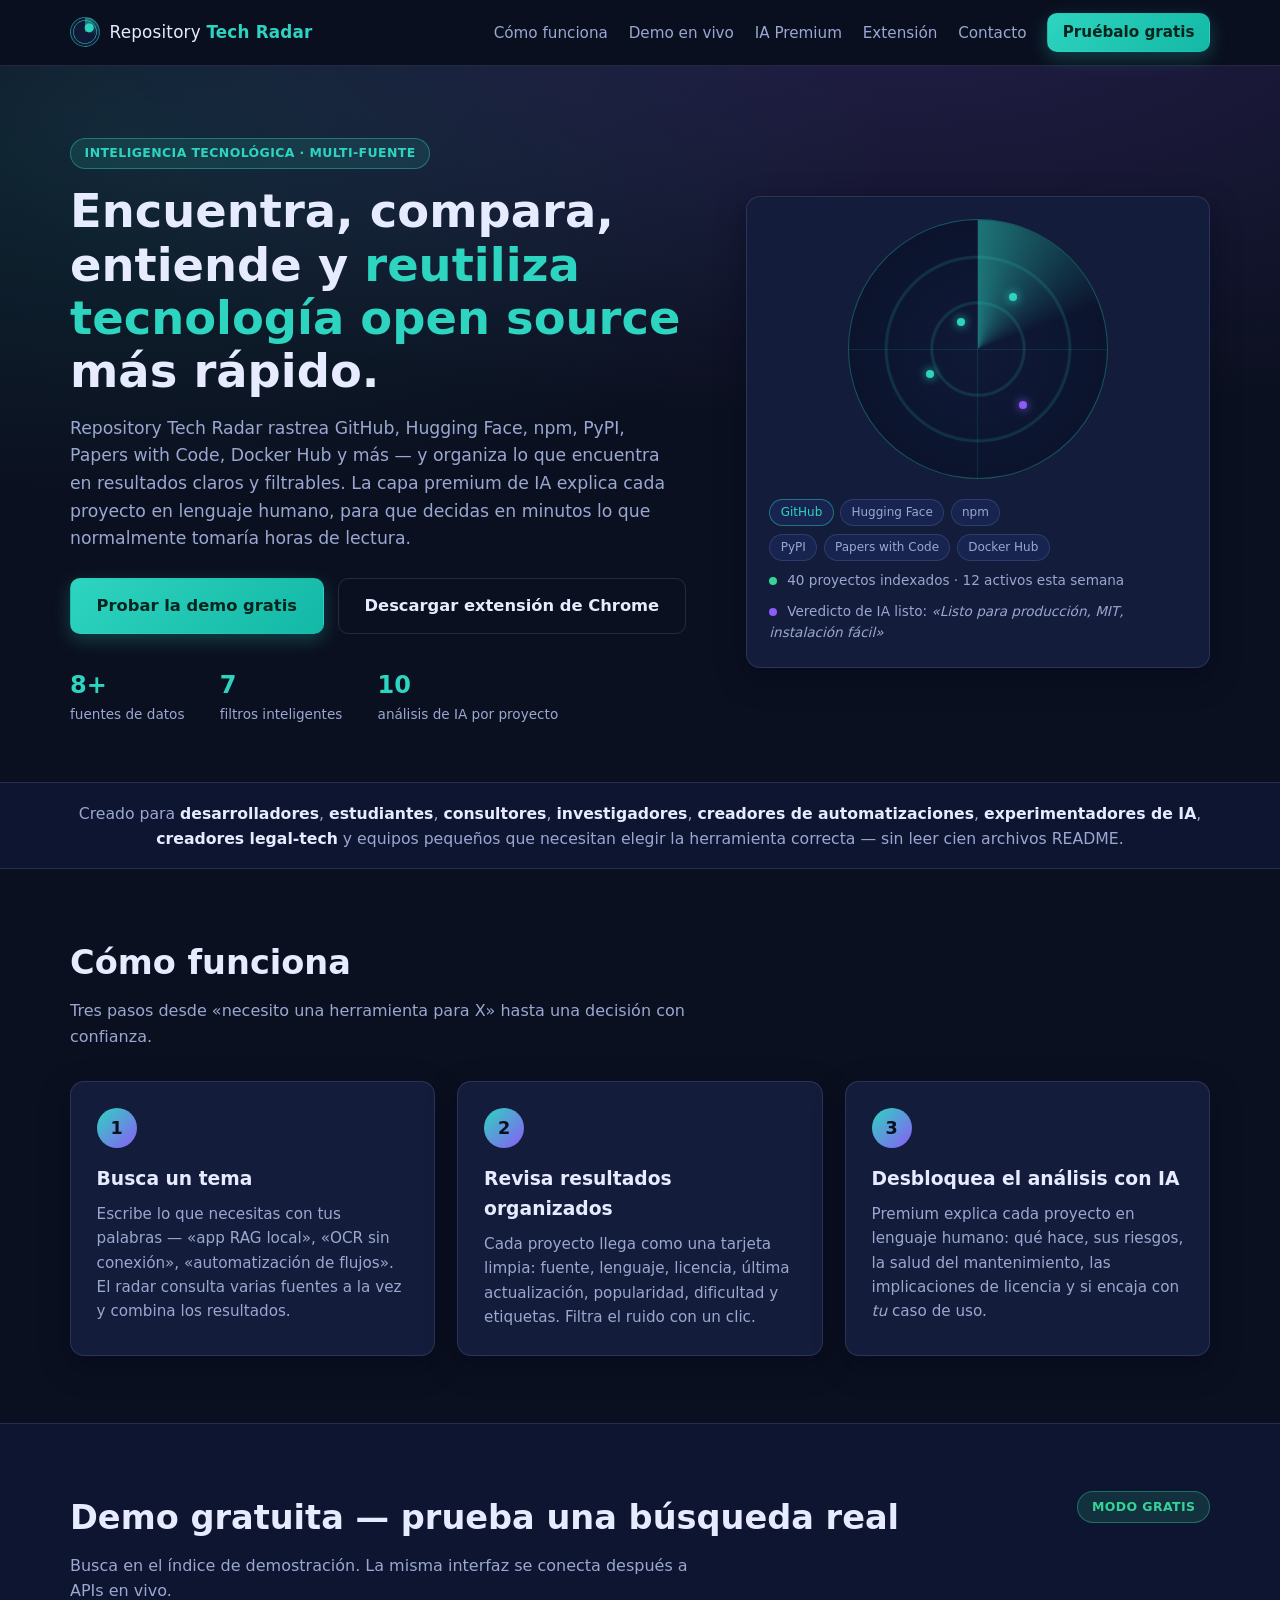
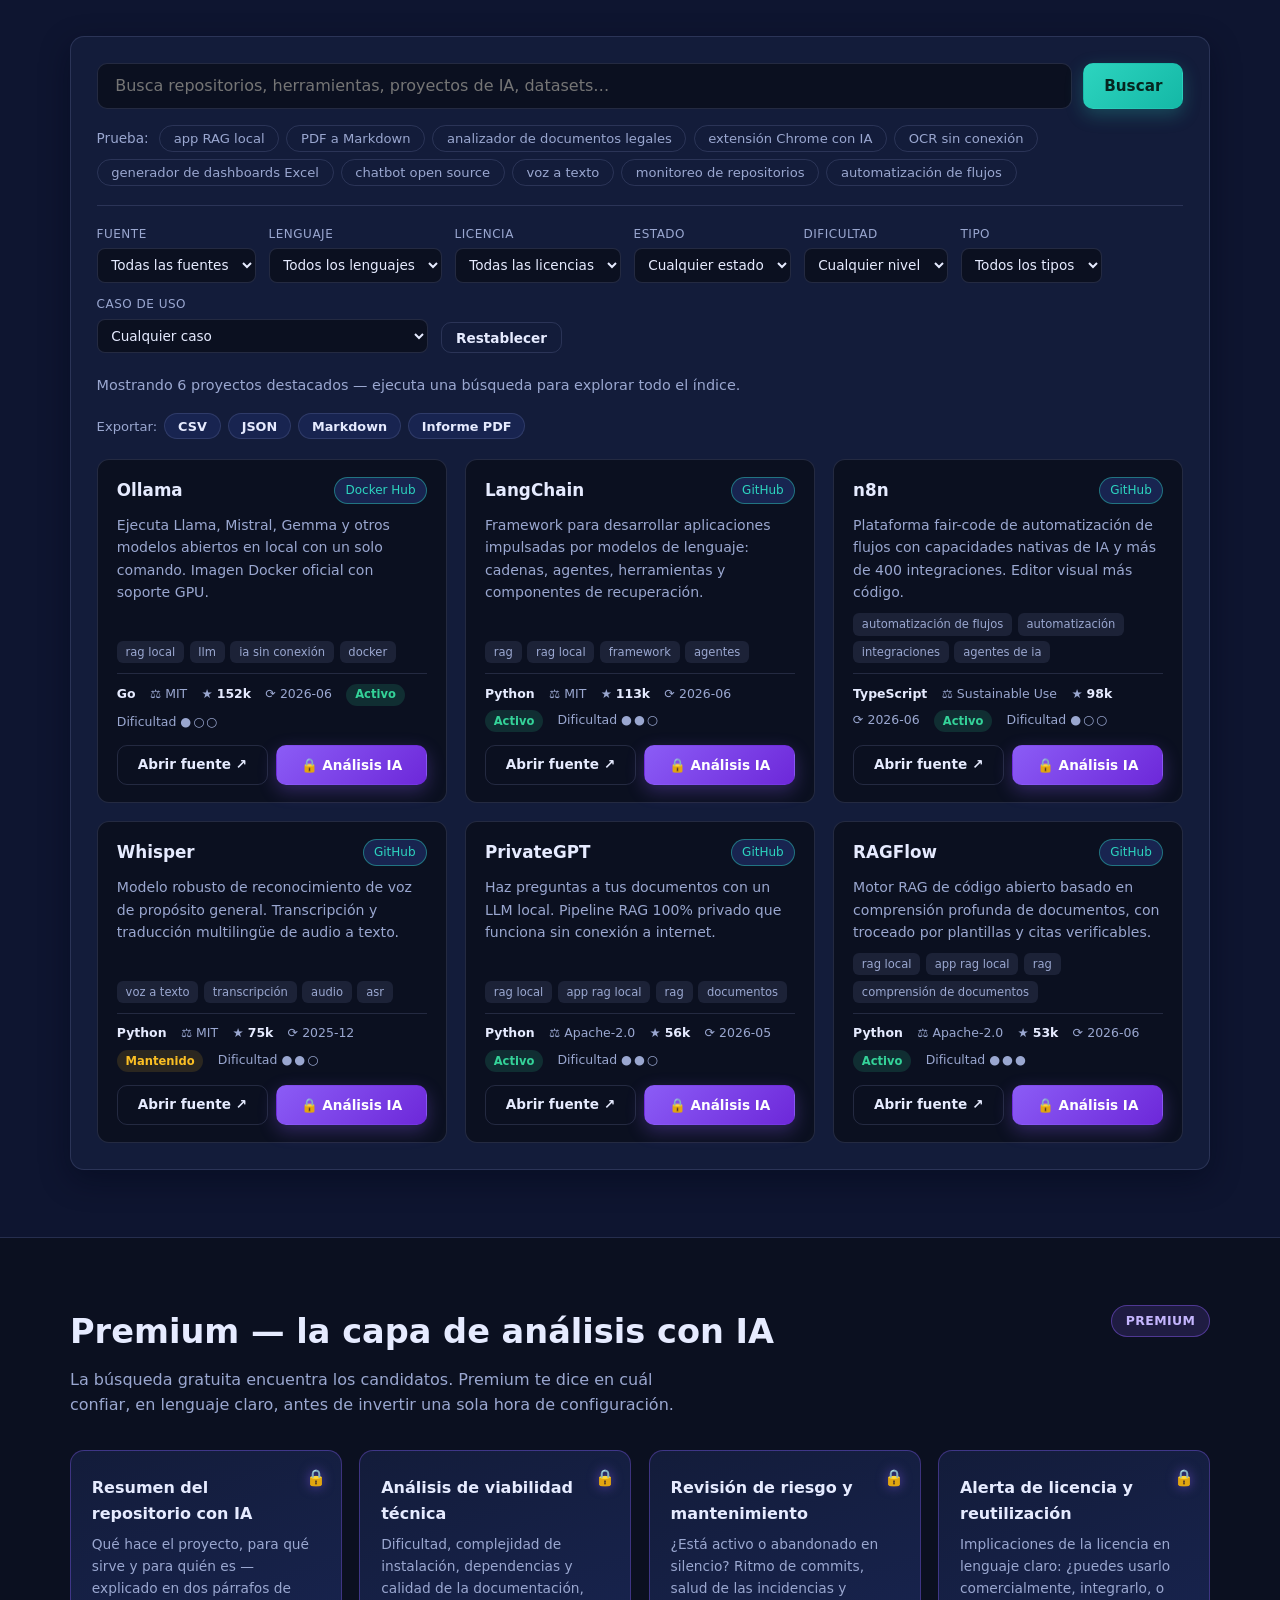
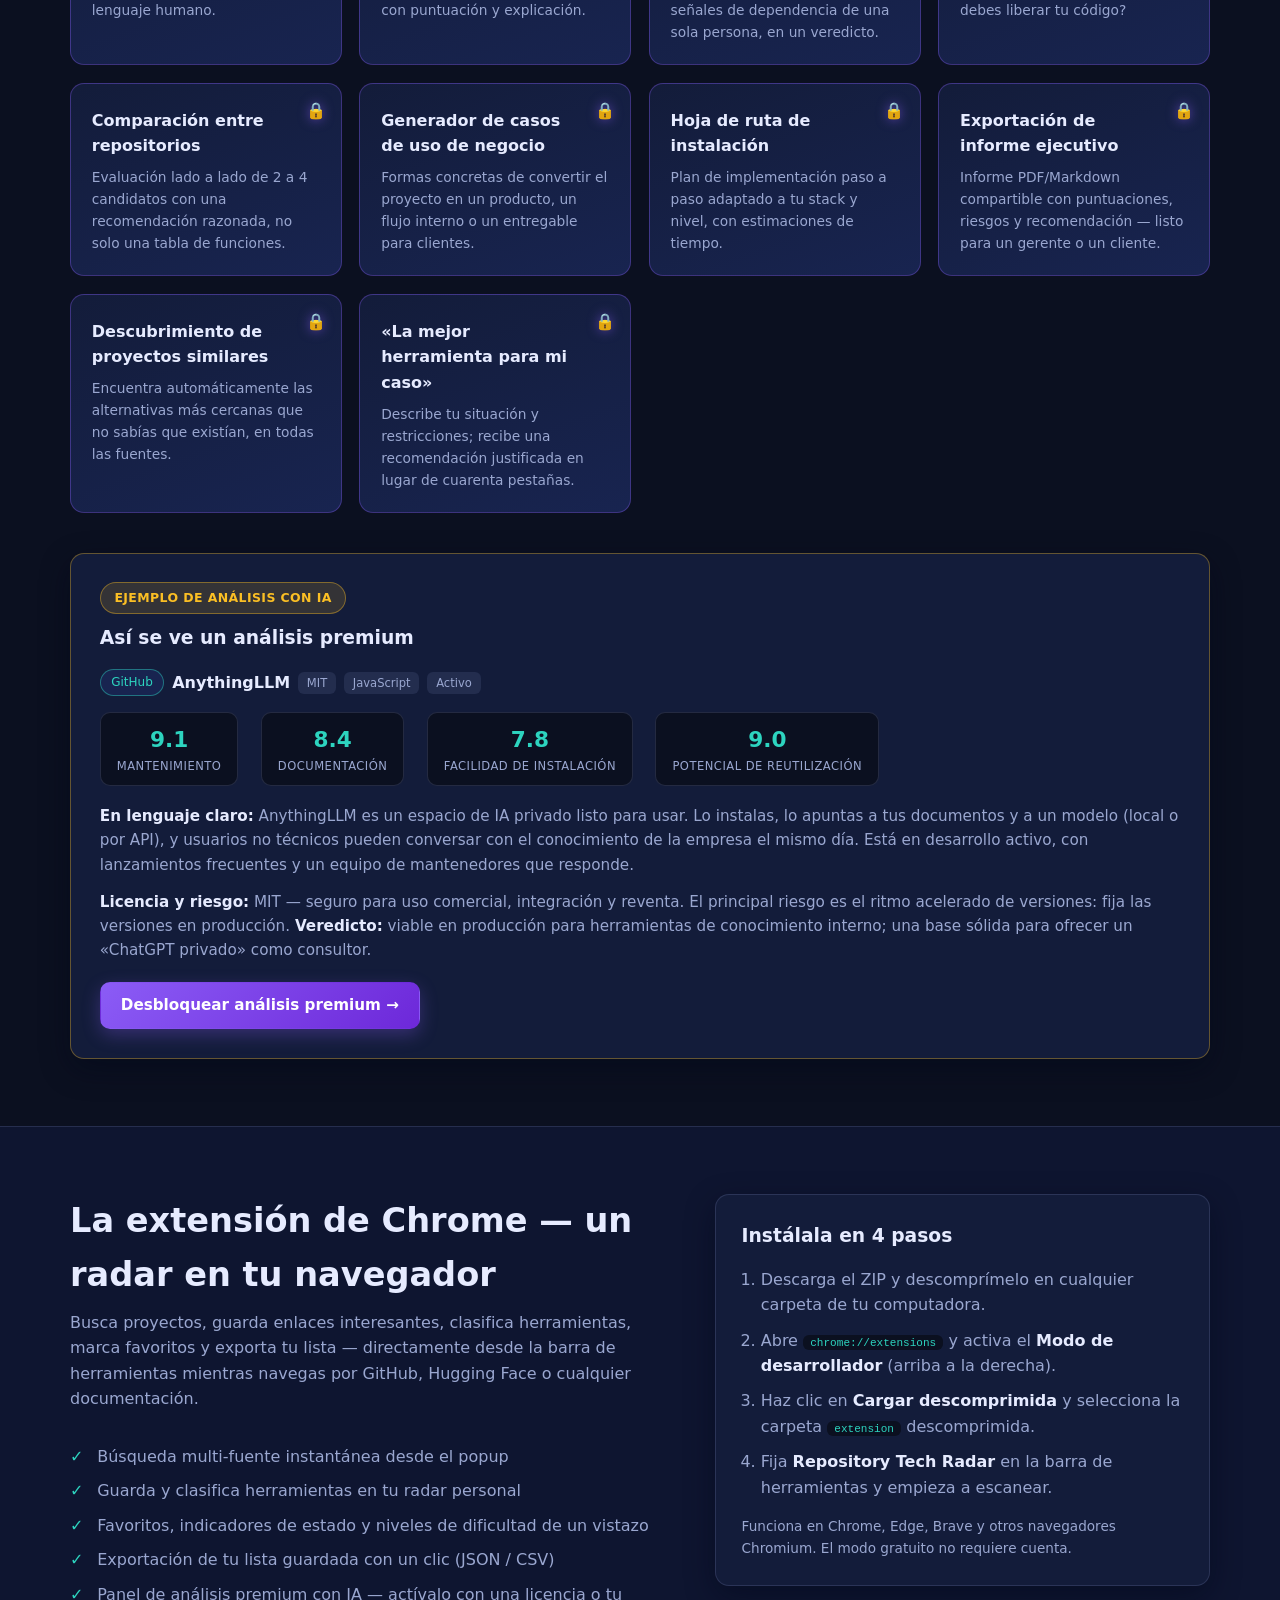
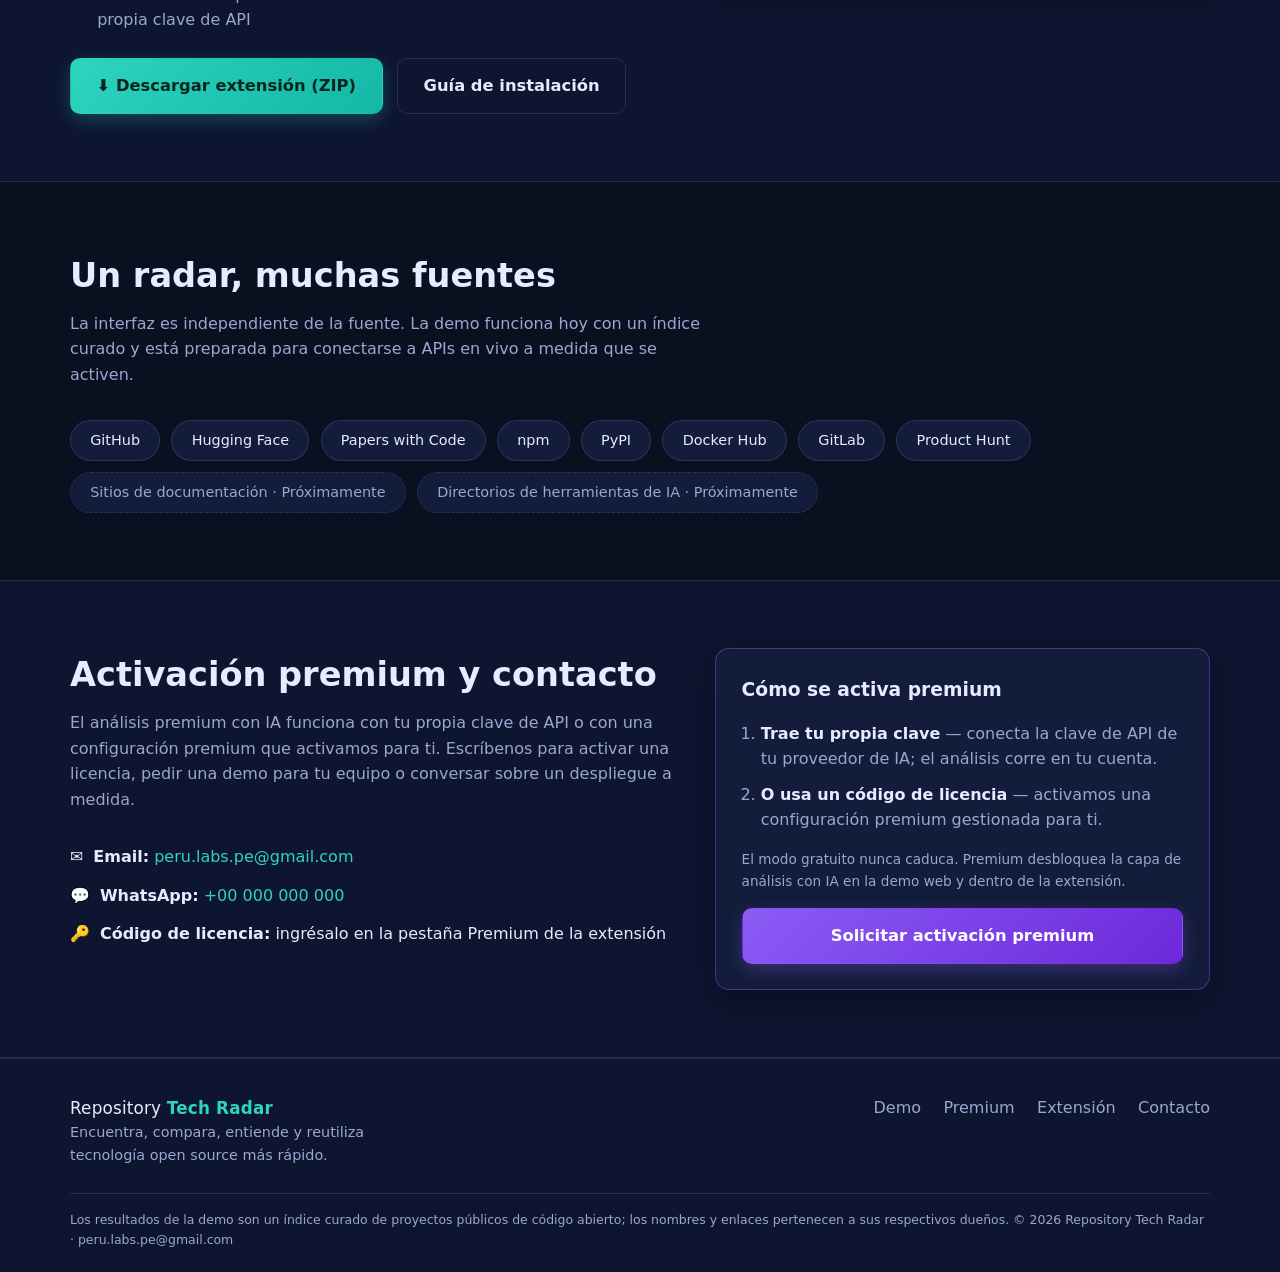
==== commit ffea5fc3: "Traducir todo el producto al español y añadir contacto real - Landing page, demo, sección premium, e" ====
--- a/index.html
+++ b/index.html
@@ -1,10 +1,10 @@
 <!DOCTYPE html>
-<html lang="en">
+<html lang="es">
 <head>
 <meta charset="UTF-8">
 <meta name="viewport" content="width=device-width, initial-scale=1.0">
-<title>Repository Tech Radar — Find, compare, understand and reuse open-source technology faster</title>
-<meta name="description" content="Smart search and AI analysis for GitHub repositories, AI projects, open-source libraries, datasets and developer tools. Free multi-source search, premium AI evaluation.">
+<title>Repository Tech Radar — Encuentra, compara, entiende y reutiliza tecnología open source más rápido</title>
+<meta name="description" content="Búsqueda inteligente y análisis con IA de repositorios de GitHub, proyectos de IA, bibliotecas open source, datasets y herramientas para desarrolladores. Búsqueda multi-fuente gratuita, evaluación premium con IA.">
 <link rel="icon" href="assets/img/icon48.png" type="image/png">
 <link rel="stylesheet" href="assets/css/style.css">
 </head>
@@ -16,14 +16,14 @@
       <span class="brand-mark" aria-hidden="true"></span>
       <span class="brand-name">Repository <strong>Tech Radar</strong></span>
     </a>
-    <button class="nav-toggle" id="navToggle" aria-label="Open menu" aria-expanded="false">☰</button>
+    <button class="nav-toggle" id="navToggle" aria-label="Abrir menú" aria-expanded="false">☰</button>
     <ul class="nav-links" id="navLinks">
-      <li><a href="#how">How it works</a></li>
-      <li><a href="#demo">Live demo</a></li>
-      <li><a href="#premium">Premium AI</a></li>
-      <li><a href="#extension">Extension</a></li>
-      <li><a href="#contact">Contact</a></li>
-      <li><a class="btn btn-small btn-primary" href="#demo">Try it free</a></li>
+      <li><a href="#how">Cómo funciona</a></li>
+      <li><a href="#demo">Demo en vivo</a></li>
+      <li><a href="#premium">IA Premium</a></li>
+      <li><a href="#extension">Extensión</a></li>
+      <li><a href="#contact">Contacto</a></li>
+      <li><a class="btn btn-small btn-primary" href="#demo">Pruébalo gratis</a></li>
     </ul>
   </nav>
 </header>
@@ -34,22 +34,22 @@
   <section class="hero">
     <div class="container hero-grid">
       <div class="hero-copy">
-        <span class="badge badge-glow">Technology intelligence · Multi-source</span>
-        <h1>Find, compare, understand and <span class="accent">reuse open-source technology</span> faster.</h1>
+        <span class="badge badge-glow">Inteligencia tecnológica · Multi-fuente</span>
+        <h1>Encuentra, compara, entiende y <span class="accent">reutiliza tecnología open source</span> más rápido.</h1>
         <p class="lead">
-          Repository Tech Radar scans GitHub, Hugging Face, npm, PyPI, Papers with Code,
-          Docker Hub and more — then organizes what it finds into clear, filterable results.
-          The premium AI layer explains each project in plain language, so you decide in
-          minutes what would normally take hours of reading.
+          Repository Tech Radar rastrea GitHub, Hugging Face, npm, PyPI, Papers with Code,
+          Docker Hub y más — y organiza lo que encuentra en resultados claros y filtrables.
+          La capa premium de IA explica cada proyecto en lenguaje humano, para que decidas
+          en minutos lo que normalmente tomaría horas de lectura.
         </p>
         <div class="hero-actions">
-          <a href="#demo" class="btn btn-primary btn-lg">Try the free demo</a>
-          <a href="#extension" class="btn btn-ghost btn-lg">Download Chrome extension</a>
+          <a href="#demo" class="btn btn-primary btn-lg">Probar la demo gratis</a>
+          <a href="#extension" class="btn btn-ghost btn-lg">Descargar extensión de Chrome</a>
         </div>
         <ul class="hero-stats">
-          <li><strong>8+</strong><span>data sources</span></li>
-          <li><strong>7</strong><span>smart filters</span></li>
-          <li><strong>10</strong><span>AI analyses per project</span></li>
+          <li><strong>8+</strong><span>fuentes de datos</span></li>
+          <li><strong>7</strong><span>filtros inteligentes</span></li>
+          <li><strong>10</strong><span>análisis de IA por proyecto</span></li>
         </ul>
       </div>
       <div class="hero-visual" aria-hidden="true">
@@ -60,107 +60,107 @@
           <div class="radar-readout">
             <div class="readout-row"><span class="chip chip-github">GitHub</span><span class="chip">Hugging Face</span><span class="chip">npm</span></div>
             <div class="readout-row"><span class="chip">PyPI</span><span class="chip">Papers with Code</span><span class="chip">Docker Hub</span></div>
-            <div class="readout-line"><span class="dot dot-green"></span> 38 projects indexed · 12 active this week</div>
-            <div class="readout-line"><span class="dot dot-violet"></span> AI verdict ready: <em>“Production-ready, MIT, easy install”</em></div>
-          </div>
-        </div>
-      </div>
-    </div>
-  </section>
-
-  <!-- ============ AUDIENCE ============ -->
+            <div class="readout-line"><span class="dot dot-green"></span> 40 proyectos indexados · 12 activos esta semana</div>
+            <div class="readout-line"><span class="dot dot-violet"></span> Veredicto de IA listo: <em>«Listo para producción, MIT, instalación fácil»</em></div>
+          </div>
+        </div>
+      </div>
+    </div>
+  </section>
+
+  <!-- ============ AUDIENCIA ============ -->
   <section class="strip">
     <div class="container strip-inner">
-      <p>Built for <strong>developers</strong>, <strong>students</strong>, <strong>consultants</strong>,
-        <strong>researchers</strong>, <strong>automation builders</strong>, <strong>AI experimenters</strong>,
-        <strong>legal-tech creators</strong> and small teams that need to pick the right tool — without
-        reading a hundred README files.</p>
-    </div>
-  </section>
-
-  <!-- ============ HOW IT WORKS ============ -->
+      <p>Creado para <strong>desarrolladores</strong>, <strong>estudiantes</strong>, <strong>consultores</strong>,
+        <strong>investigadores</strong>, <strong>creadores de automatizaciones</strong>, <strong>experimentadores de IA</strong>,
+        <strong>creadores legal-tech</strong> y equipos pequeños que necesitan elegir la herramienta correcta — sin
+        leer cien archivos README.</p>
+    </div>
+  </section>
+
+  <!-- ============ CÓMO FUNCIONA ============ -->
   <section class="section" id="how">
     <div class="container">
-      <h2 class="section-title">How it works</h2>
-      <p class="section-sub">Three steps from “I need a tool for X” to a confident decision.</p>
+      <h2 class="section-title">Cómo funciona</h2>
+      <p class="section-sub">Tres pasos desde «necesito una herramienta para X» hasta una decisión con confianza.</p>
       <div class="steps-grid">
         <article class="step-card">
           <div class="step-num">1</div>
-          <h3>Search a topic</h3>
-          <p>Type what you need in plain words — “local RAG app”, “offline OCR”, “workflow automation”.
-             The radar queries multiple sources at once and merges the results.</p>
+          <h3>Busca un tema</h3>
+          <p>Escribe lo que necesitas con tus palabras — «app RAG local», «OCR sin conexión»,
+             «automatización de flujos». El radar consulta varias fuentes a la vez y combina los resultados.</p>
         </article>
         <article class="step-card">
           <div class="step-num">2</div>
-          <h3>Review organized results</h3>
-          <p>Every project arrives as a clean card: source, language, license, last update,
-             popularity, difficulty and tags. Filter the noise out in one click.</p>
+          <h3>Revisa resultados organizados</h3>
+          <p>Cada proyecto llega como una tarjeta limpia: fuente, lenguaje, licencia, última actualización,
+             popularidad, dificultad y etiquetas. Filtra el ruido con un clic.</p>
         </article>
         <article class="step-card">
           <div class="step-num">3</div>
-          <h3>Unlock AI analysis</h3>
-          <p>Premium explains each project in human language: what it does, risks, maintenance
-             health, license implications and whether it fits <em>your</em> use case.</p>
+          <h3>Desbloquea el análisis con IA</h3>
+          <p>Premium explica cada proyecto en lenguaje humano: qué hace, sus riesgos, la salud del
+             mantenimiento, las implicaciones de licencia y si encaja con <em>tu</em> caso de uso.</p>
         </article>
       </div>
     </div>
   </section>
 
-  <!-- ============ FREE DEMO ============ -->
+  <!-- ============ DEMO GRATUITA ============ -->
   <section class="section section-alt" id="demo">
     <div class="container">
       <div class="section-head-row">
         <div>
-          <h2 class="section-title">Free demo — try a real search</h2>
-          <p class="section-sub">Search the curated demo index. The same interface later connects to live APIs.</p>
-        </div>
-        <span class="badge badge-free">Free mode</span>
+          <h2 class="section-title">Demo gratuita — prueba una búsqueda real</h2>
+          <p class="section-sub">Busca en el índice de demostración. La misma interfaz se conecta después a APIs en vivo.</p>
+        </div>
+        <span class="badge badge-free">Modo gratis</span>
       </div>
 
       <div class="search-panel">
         <form class="search-bar" id="searchForm" role="search">
-          <input type="search" id="searchInput" placeholder="Search repositories, tools, AI projects, datasets…" aria-label="Search technology resources" autocomplete="off">
-          <button type="submit" class="btn btn-primary">Search</button>
+          <input type="search" id="searchInput" placeholder="Busca repositorios, herramientas, proyectos de IA, datasets…" aria-label="Buscar recursos tecnológicos" autocomplete="off">
+          <button type="submit" class="btn btn-primary">Buscar</button>
         </form>
 
-        <div class="suggest-row" id="suggestRow" aria-label="Suggested searches">
-          <span class="suggest-label">Try:</span>
-          <button class="query-chip" data-q="local RAG app">local RAG app</button>
-          <button class="query-chip" data-q="PDF to Markdown">PDF to Markdown</button>
-          <button class="query-chip" data-q="legal document analyzer">legal document analyzer</button>
-          <button class="query-chip" data-q="AI Chrome extension">AI Chrome extension</button>
-          <button class="query-chip" data-q="offline OCR">offline OCR</button>
-          <button class="query-chip" data-q="Excel dashboard generator">Excel dashboard generator</button>
-          <button class="query-chip" data-q="open-source chatbot">open-source chatbot</button>
-          <button class="query-chip" data-q="speech to text">speech to text</button>
-          <button class="query-chip" data-q="repository monitoring">repository monitoring</button>
-          <button class="query-chip" data-q="workflow automation">workflow automation</button>
+        <div class="suggest-row" id="suggestRow" aria-label="Búsquedas sugeridas">
+          <span class="suggest-label">Prueba:</span>
+          <button class="query-chip" data-q="app RAG local">app RAG local</button>
+          <button class="query-chip" data-q="PDF a Markdown">PDF a Markdown</button>
+          <button class="query-chip" data-q="analizador de documentos legales">analizador de documentos legales</button>
+          <button class="query-chip" data-q="extensión Chrome IA">extensión Chrome con IA</button>
+          <button class="query-chip" data-q="OCR sin conexión">OCR sin conexión</button>
+          <button class="query-chip" data-q="generador de dashboards Excel">generador de dashboards Excel</button>
+          <button class="query-chip" data-q="chatbot open source">chatbot open source</button>
+          <button class="query-chip" data-q="voz a texto">voz a texto</button>
+          <button class="query-chip" data-q="monitoreo de repositorios">monitoreo de repositorios</button>
+          <button class="query-chip" data-q="automatización de flujos">automatización de flujos</button>
         </div>
 
         <div class="filters" id="filters">
-          <label>Source <select data-filter="source"><option value="all">All sources</option></select></label>
-          <label>Language <select data-filter="language"><option value="all">All languages</option></select></label>
-          <label>License <select data-filter="license"><option value="all">All licenses</option></select></label>
-          <label>Status <select data-filter="status"><option value="all">Any status</option></select></label>
-          <label>Difficulty <select data-filter="difficulty"><option value="all">Any level</option></select></label>
-          <label>Type <select data-filter="type"><option value="all">All types</option></select></label>
-          <label>Use case <select data-filter="useCase"><option value="all">Any use case</option></select></label>
-          <button class="btn btn-ghost btn-small" id="clearFilters" type="button">Reset</button>
+          <label>Fuente <select data-filter="source"><option value="all">Todas las fuentes</option></select></label>
+          <label>Lenguaje <select data-filter="language"><option value="all">Todos los lenguajes</option></select></label>
+          <label>Licencia <select data-filter="license"><option value="all">Todas las licencias</option></select></label>
+          <label>Estado <select data-filter="status"><option value="all">Cualquier estado</option></select></label>
+          <label>Dificultad <select data-filter="difficulty"><option value="all">Cualquier nivel</option></select></label>
+          <label>Tipo <select data-filter="type"><option value="all">Todos los tipos</option></select></label>
+          <label>Caso de uso <select data-filter="useCase"><option value="all">Cualquier caso</option></select></label>
+          <button class="btn btn-ghost btn-small" id="clearFilters" type="button">Restablecer</button>
         </div>
 
         <div class="results-toolbar">
-          <p class="results-count" id="resultsCount">Showing curated highlights — run a search to explore.</p>
+          <p class="results-count" id="resultsCount">Mostrando destacados — ejecuta una búsqueda para explorar.</p>
           <div class="export-row" id="exportRow">
-            <span class="export-label">Export:</span>
+            <span class="export-label">Exportar:</span>
             <button class="btn btn-chip" data-export="csv">CSV</button>
             <button class="btn btn-chip" data-export="json">JSON</button>
             <button class="btn btn-chip" data-export="md">Markdown</button>
-            <button class="btn btn-chip" data-export="pdf">PDF report</button>
+            <button class="btn btn-chip" data-export="pdf">Informe PDF</button>
           </div>
         </div>
 
         <div class="results-grid" id="resultsGrid" aria-live="polite"></div>
-        <p class="results-empty" id="resultsEmpty" hidden>No projects match this search yet. Try a suggested query or reset the filters.</p>
+        <p class="results-empty" id="resultsEmpty" hidden>Ningún proyecto coincide con esta búsqueda todavía. Prueba una consulta sugerida o restablece los filtros.</p>
       </div>
     </div>
   </section>
@@ -170,94 +170,94 @@
     <div class="container">
       <div class="section-head-row">
         <div>
-          <h2 class="section-title">Premium — the AI analysis layer</h2>
-          <p class="section-sub">Free search finds the candidates. Premium tells you which one to trust,
-            in plain language, before you invest a single hour of setup.</p>
+          <h2 class="section-title">Premium — la capa de análisis con IA</h2>
+          <p class="section-sub">La búsqueda gratuita encuentra los candidatos. Premium te dice en cuál confiar,
+            en lenguaje claro, antes de invertir una sola hora de configuración.</p>
         </div>
         <span class="badge badge-premium">Premium</span>
       </div>
 
       <div class="premium-grid" id="premiumGrid">
-        <article class="premium-card" data-feature="AI repository summary"><span class="lock">🔒</span><h3>AI repository summary</h3><p>What the project does, what it is useful for, and who it is for — explained in two paragraphs of human language.</p></article>
-        <article class="premium-card" data-feature="Technical feasibility analysis"><span class="lock">🔒</span><h3>Technical feasibility analysis</h3><p>Difficulty, installation complexity, dependencies and documentation quality, scored and explained.</p></article>
-        <article class="premium-card" data-feature="Risk & maintenance review"><span class="lock">🔒</span><h3>Risk &amp; maintenance review</h3><p>Is it active or quietly abandoned? Commit cadence, issue health and bus-factor signals in one verdict.</p></article>
-        <article class="premium-card" data-feature="License & reuse warning"><span class="lock">🔒</span><h3>License &amp; reuse warning</h3><p>Plain-language license implications: can you use it commercially, embed it, or must you open-source your code?</p></article>
-        <article class="premium-card" data-feature="Comparison between repositories"><span class="lock">🔒</span><h3>Repository comparison</h3><p>Side-by-side evaluation of 2–4 candidates with a reasoned recommendation, not just a feature table.</p></article>
-        <article class="premium-card" data-feature="Business use case generator"><span class="lock">🔒</span><h3>Business use case generator</h3><p>Concrete ways to turn the project into a product, internal workflow or client deliverable.</p></article>
-        <article class="premium-card" data-feature="Installation roadmap"><span class="lock">🔒</span><h3>Installation roadmap</h3><p>Step-by-step implementation plan matched to your stack and skill level, with time estimates.</p></article>
-        <article class="premium-card" data-feature="Executive report export"><span class="lock">🔒</span><h3>Executive report export</h3><p>Shareable PDF/Markdown report with scores, risks and recommendation — ready for a manager or client.</p></article>
-        <article class="premium-card" data-feature="Similar project discovery"><span class="lock">🔒</span><h3>Similar project discovery</h3><p>Automatically finds the closest alternatives you did not know existed, across all sources.</p></article>
-        <article class="premium-card" data-feature="Best tool for my need"><span class="lock">🔒</span><h3>“Best tool for my need”</h3><p>Describe your situation and constraints; get one justified recommendation instead of forty tabs.</p></article>
+        <article class="premium-card" data-feature="Resumen del repositorio con IA"><span class="lock">🔒</span><h3>Resumen del repositorio con IA</h3><p>Qué hace el proyecto, para qué sirve y para quién es — explicado en dos párrafos de lenguaje humano.</p></article>
+        <article class="premium-card" data-feature="Análisis de viabilidad técnica"><span class="lock">🔒</span><h3>Análisis de viabilidad técnica</h3><p>Dificultad, complejidad de instalación, dependencias y calidad de la documentación, con puntuación y explicación.</p></article>
+        <article class="premium-card" data-feature="Revisión de riesgo y mantenimiento"><span class="lock">🔒</span><h3>Revisión de riesgo y mantenimiento</h3><p>¿Está activo o abandonado en silencio? Ritmo de commits, salud de las incidencias y señales de dependencia de una sola persona, en un veredicto.</p></article>
+        <article class="premium-card" data-feature="Alerta de licencia y reutilización"><span class="lock">🔒</span><h3>Alerta de licencia y reutilización</h3><p>Implicaciones de la licencia en lenguaje claro: ¿puedes usarlo comercialmente, integrarlo, o debes liberar tu código?</p></article>
+        <article class="premium-card" data-feature="Comparación entre repositorios"><span class="lock">🔒</span><h3>Comparación entre repositorios</h3><p>Evaluación lado a lado de 2 a 4 candidatos con una recomendación razonada, no solo una tabla de funciones.</p></article>
+        <article class="premium-card" data-feature="Generador de casos de uso de negocio"><span class="lock">🔒</span><h3>Generador de casos de uso de negocio</h3><p>Formas concretas de convertir el proyecto en un producto, un flujo interno o un entregable para clientes.</p></article>
+        <article class="premium-card" data-feature="Hoja de ruta de instalación"><span class="lock">🔒</span><h3>Hoja de ruta de instalación</h3><p>Plan de implementación paso a paso adaptado a tu stack y nivel, con estimaciones de tiempo.</p></article>
+        <article class="premium-card" data-feature="Exportación de informe ejecutivo"><span class="lock">🔒</span><h3>Exportación de informe ejecutivo</h3><p>Informe PDF/Markdown compartible con puntuaciones, riesgos y recomendación — listo para un gerente o un cliente.</p></article>
+        <article class="premium-card" data-feature="Descubrimiento de proyectos similares"><span class="lock">🔒</span><h3>Descubrimiento de proyectos similares</h3><p>Encuentra automáticamente las alternativas más cercanas que no sabías que existían, en todas las fuentes.</p></article>
+        <article class="premium-card" data-feature="La mejor herramienta para mi caso"><span class="lock">🔒</span><h3>«La mejor herramienta para mi caso»</h3><p>Describe tu situación y restricciones; recibe una recomendación justificada en lugar de cuarenta pestañas.</p></article>
       </div>
 
       <div class="premium-sample">
         <div class="sample-head">
-          <span class="badge badge-sample">Sample AI analysis</span>
-          <h3>What a premium analysis looks like</h3>
+          <span class="badge badge-sample">Ejemplo de análisis con IA</span>
+          <h3>Así se ve un análisis premium</h3>
         </div>
         <div class="sample-body">
           <div class="sample-meta">
             <span class="chip chip-github">GitHub</span>
             <strong>AnythingLLM</strong>
-            <span class="tag">MIT</span><span class="tag">JavaScript</span><span class="tag">Active</span>
+            <span class="tag">MIT</span><span class="tag">JavaScript</span><span class="tag">Activo</span>
           </div>
           <div class="sample-scores">
-            <div class="score"><span class="score-num">9.1</span><span class="score-label">Maintenance</span></div>
-            <div class="score"><span class="score-num">8.4</span><span class="score-label">Docs quality</span></div>
-            <div class="score"><span class="score-num">7.8</span><span class="score-label">Ease of setup</span></div>
-            <div class="score"><span class="score-num">9.0</span><span class="score-label">Reuse potential</span></div>
-          </div>
-          <p><strong>In plain language:</strong> AnythingLLM is a ready-made private AI workspace. You install it,
-            point it at your documents and a model (local or API), and non-technical users can chat with
-            company knowledge the same day. It is under active development with frequent releases and a
-            responsive maintainer team.</p>
-          <p><strong>License &amp; risk:</strong> MIT — safe for commercial use, embedding and resale. Main risk is
-            fast-moving releases: pin versions in production. <strong>Verdict:</strong> production-viable for internal
-            knowledge tools; a strong base for a consultant-delivered “private ChatGPT” offering.</p>
-          <a class="btn btn-premium" href="#contact">Unlock premium analysis →</a>
-        </div>
-      </div>
-    </div>
-  </section>
-
-  <!-- ============ EXTENSION ============ -->
+            <div class="score"><span class="score-num">9.1</span><span class="score-label">Mantenimiento</span></div>
+            <div class="score"><span class="score-num">8.4</span><span class="score-label">Documentación</span></div>
+            <div class="score"><span class="score-num">7.8</span><span class="score-label">Facilidad de instalación</span></div>
+            <div class="score"><span class="score-num">9.0</span><span class="score-label">Potencial de reutilización</span></div>
+          </div>
+          <p><strong>En lenguaje claro:</strong> AnythingLLM es un espacio de IA privado listo para usar. Lo instalas,
+            lo apuntas a tus documentos y a un modelo (local o por API), y usuarios no técnicos pueden conversar
+            con el conocimiento de la empresa el mismo día. Está en desarrollo activo, con lanzamientos frecuentes
+            y un equipo de mantenedores que responde.</p>
+          <p><strong>Licencia y riesgo:</strong> MIT — seguro para uso comercial, integración y reventa. El principal riesgo
+            es el ritmo acelerado de versiones: fija las versiones en producción. <strong>Veredicto:</strong> viable en producción
+            para herramientas de conocimiento interno; una base sólida para ofrecer un «ChatGPT privado» como consultor.</p>
+          <a class="btn btn-premium" href="#contact">Desbloquear análisis premium →</a>
+        </div>
+      </div>
+    </div>
+  </section>
+
+  <!-- ============ EXTENSIÓN ============ -->
   <section class="section section-alt" id="extension">
     <div class="container extension-grid">
       <div class="extension-copy">
-        <h2 class="section-title">The Chrome extension — a radar in your browser</h2>
-        <p class="section-sub">Search projects, save interesting links, classify tools, mark favorites and
-          export your shortlist — directly from the toolbar while you browse GitHub, Hugging Face or any docs page.</p>
+        <h2 class="section-title">La extensión de Chrome — un radar en tu navegador</h2>
+        <p class="section-sub">Busca proyectos, guarda enlaces interesantes, clasifica herramientas, marca favoritos y
+          exporta tu lista — directamente desde la barra de herramientas mientras navegas por GitHub, Hugging Face o cualquier documentación.</p>
         <ul class="check-list">
-          <li>Instant multi-source search from the popup</li>
-          <li>Save and classify tools into your personal radar</li>
-          <li>Favorites, status badges and difficulty levels at a glance</li>
-          <li>One-click export of your saved list (JSON / CSV)</li>
-          <li>Premium AI analysis panel — activate with a license or your own API key</li>
+          <li>Búsqueda multi-fuente instantánea desde el popup</li>
+          <li>Guarda y clasifica herramientas en tu radar personal</li>
+          <li>Favoritos, indicadores de estado y niveles de dificultad de un vistazo</li>
+          <li>Exportación de tu lista guardada con un clic (JSON / CSV)</li>
+          <li>Panel de análisis premium con IA — actívalo con una licencia o tu propia clave de API</li>
         </ul>
         <div class="hero-actions">
-          <a class="btn btn-primary btn-lg" href="downloads/repository-tech-radar-extension.zip" download>⬇ Download extension (ZIP)</a>
-          <a class="btn btn-ghost btn-lg" href="#install">Installation guide</a>
+          <a class="btn btn-primary btn-lg" href="downloads/repository-tech-radar-extension.zip" download>⬇ Descargar extensión (ZIP)</a>
+          <a class="btn btn-ghost btn-lg" href="#install">Guía de instalación</a>
         </div>
       </div>
       <div class="extension-install" id="install">
-        <h3>Install in 4 steps</h3>
+        <h3>Instálala en 4 pasos</h3>
         <ol class="install-steps">
-          <li>Download the ZIP and unzip it anywhere on your computer.</li>
-          <li>Open <code>chrome://extensions</code> and enable <strong>Developer mode</strong> (top right).</li>
-          <li>Click <strong>Load unpacked</strong> and select the unzipped <code>extension</code> folder.</li>
-          <li>Pin <strong>Repository Tech Radar</strong> to the toolbar and start scanning.</li>
+          <li>Descarga el ZIP y descomprímelo en cualquier carpeta de tu computadora.</li>
+          <li>Abre <code>chrome://extensions</code> y activa el <strong>Modo de desarrollador</strong> (arriba a la derecha).</li>
+          <li>Haz clic en <strong>Cargar descomprimida</strong> y selecciona la carpeta <code>extension</code> descomprimida.</li>
+          <li>Fija <strong>Repository Tech Radar</strong> en la barra de herramientas y empieza a escanear.</li>
         </ol>
-        <p class="note">Works on Chrome, Edge, Brave and other Chromium browsers. No account required for free mode.</p>
-      </div>
-    </div>
-  </section>
-
-  <!-- ============ SOURCES ============ -->
+        <p class="note">Funciona en Chrome, Edge, Brave y otros navegadores Chromium. El modo gratuito no requiere cuenta.</p>
+      </div>
+    </div>
+  </section>
+
+  <!-- ============ FUENTES ============ -->
   <section class="section" id="sources">
     <div class="container">
-      <h2 class="section-title">One radar, many sources</h2>
-      <p class="section-sub">The interface is source-agnostic. The demo runs on a curated index today and is
-        wired to plug into live APIs as they are activated.</p>
+      <h2 class="section-title">Un radar, muchas fuentes</h2>
+      <p class="section-sub">La interfaz es independiente de la fuente. La demo funciona hoy con un índice curado y está
+        preparada para conectarse a APIs en vivo a medida que se activen.</p>
       <div class="sources-row">
         <span class="source-pill">GitHub</span>
         <span class="source-pill">Hugging Face</span>
@@ -267,34 +267,34 @@
         <span class="source-pill">Docker Hub</span>
         <span class="source-pill">GitLab</span>
         <span class="source-pill">Product Hunt</span>
-        <span class="source-pill soon">Docs sites · Coming soon</span>
-        <span class="source-pill soon">AI tool directories · Coming soon</span>
-      </div>
-    </div>
-  </section>
-
-  <!-- ============ CONTACT ============ -->
+        <span class="source-pill soon">Sitios de documentación · Próximamente</span>
+        <span class="source-pill soon">Directorios de herramientas de IA · Próximamente</span>
+      </div>
+    </div>
+  </section>
+
+  <!-- ============ CONTACTO ============ -->
   <section class="section section-alt" id="contact">
     <div class="container contact-grid">
       <div>
-        <h2 class="section-title">Premium activation &amp; contact</h2>
-        <p class="section-sub">Premium AI analysis runs with your own API key or with an activated premium
-          configuration we set up for you. Get in touch to activate a license, request a team demo
-          or discuss a custom deployment.</p>
+        <h2 class="section-title">Activación premium y contacto</h2>
+        <p class="section-sub">El análisis premium con IA funciona con tu propia clave de API o con una configuración
+          premium que activamos para ti. Escríbenos para activar una licencia, pedir una demo para tu equipo
+          o conversar sobre un despliegue a medida.</p>
         <ul class="contact-list">
-          <li><span class="contact-ico">✉️</span> <strong>Email:</strong> <a href="mailto:contact@techradar.example">contact@techradar.example</a></li>
+          <li><span class="contact-ico">✉️</span> <strong>Email:</strong> <a href="mailto:peru.labs.pe@gmail.com">peru.labs.pe@gmail.com</a></li>
           <li><span class="contact-ico">💬</span> <strong>WhatsApp:</strong> <a href="https://wa.me/0000000000" target="_blank" rel="noopener">+00 000 000 000</a></li>
-          <li><span class="contact-ico">🔑</span> <strong>License code:</strong> enter it in the extension’s Premium tab</li>
+          <li><span class="contact-ico">🔑</span> <strong>Código de licencia:</strong> ingrésalo en la pestaña Premium de la extensión</li>
         </ul>
       </div>
       <div class="activation-card">
-        <h3>How premium activates</h3>
+        <h3>Cómo se activa premium</h3>
         <ol class="install-steps">
-          <li><strong>Bring your own key</strong> — connect your AI provider API key; analysis runs on your account.</li>
-          <li><strong>Or use a license code</strong> — we activate a managed premium configuration for you.</li>
+          <li><strong>Trae tu propia clave</strong> — conecta la clave de API de tu proveedor de IA; el análisis corre en tu cuenta.</li>
+          <li><strong>O usa un código de licencia</strong> — activamos una configuración premium gestionada para ti.</li>
         </ol>
-        <p class="note">Free mode never expires. Premium unlocks the AI analysis layer on the web demo and inside the extension.</p>
-        <a class="btn btn-premium btn-lg" href="mailto:contact@techradar.example?subject=Premium%20activation%20—%20Repository%20Tech%20Radar">Request premium activation</a>
+        <p class="note">El modo gratuito nunca caduca. Premium desbloquea la capa de análisis con IA en la demo web y dentro de la extensión.</p>
+        <a class="btn btn-premium btn-lg" href="mailto:peru.labs.pe@gmail.com?subject=Activaci%C3%B3n%20premium%20—%20Repository%20Tech%20Radar">Solicitar activación premium</a>
       </div>
     </div>
   </section>
@@ -305,31 +305,31 @@
   <div class="container footer-inner">
     <div>
       <span class="brand-name">Repository <strong>Tech Radar</strong></span>
-      <p>Find, compare, understand and reuse open-source technology faster.</p>
+      <p>Encuentra, compara, entiende y reutiliza tecnología open source más rápido.</p>
     </div>
     <ul class="footer-links">
       <li><a href="#demo">Demo</a></li>
       <li><a href="#premium">Premium</a></li>
-      <li><a href="#extension">Extension</a></li>
-      <li><a href="#contact">Contact</a></li>
+      <li><a href="#extension">Extensión</a></li>
+      <li><a href="#contact">Contacto</a></li>
     </ul>
   </div>
   <div class="container footer-note">
-    <p>Demo results are a curated index of public open-source projects; all names and links belong to their respective owners. © 2026 Repository Tech Radar.</p>
+    <p>Los resultados de la demo son un índice curado de proyectos públicos de código abierto; los nombres y enlaces pertenecen a sus respectivos dueños. © 2026 Repository Tech Radar · peru.labs.pe@gmail.com</p>
   </div>
 </footer>
 
-<!-- Premium modal -->
+<!-- Modal premium -->
 <div class="modal" id="premiumModal" hidden>
   <div class="modal-backdrop" data-close></div>
   <div class="modal-card" role="dialog" aria-modal="true" aria-labelledby="modalTitle">
-    <button class="modal-close" data-close aria-label="Close">✕</button>
-    <span class="badge badge-premium">Premium feature</span>
-    <h3 id="modalTitle">AI analysis</h3>
-    <p id="modalBody">This feature is part of the premium AI layer. Activate it with a license code or your own API key.</p>
+    <button class="modal-close" data-close aria-label="Cerrar">✕</button>
+    <span class="badge badge-premium">Función premium</span>
+    <h3 id="modalTitle">Análisis con IA</h3>
+    <p id="modalBody">Esta función forma parte de la capa premium de IA. Actívala con un código de licencia o tu propia clave de API.</p>
     <div class="modal-actions">
-      <a class="btn btn-premium" href="#contact" data-close>Request activation</a>
-      <button class="btn btn-ghost" data-close>Keep exploring free mode</button>
+      <a class="btn btn-premium" href="#contact" data-close>Solicitar activación</a>
+      <button class="btn btn-ghost" data-close>Seguir explorando gratis</button>
     </div>
   </div>
 </div>
